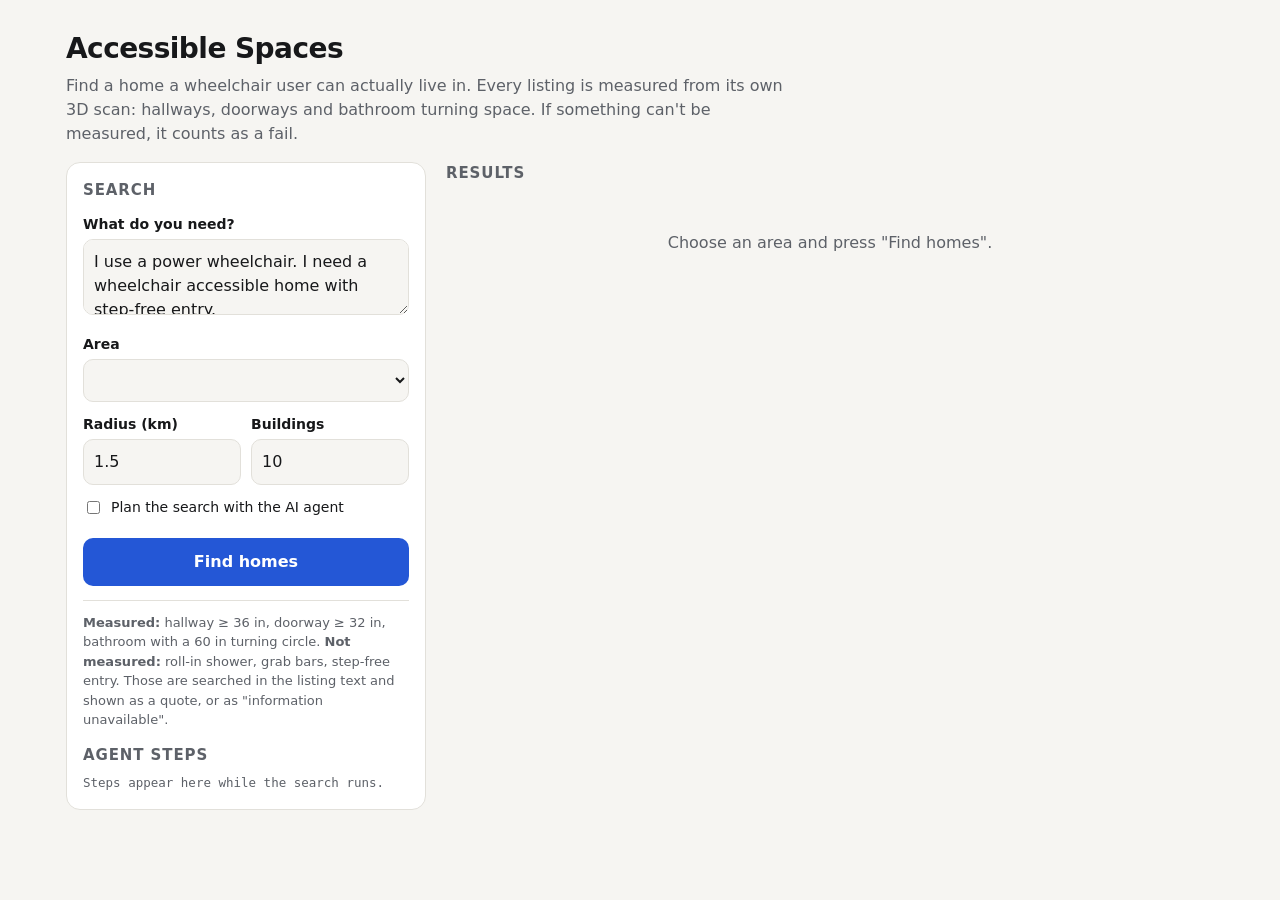
==== finder/static/index.html @ ae8a80cb "Finder: door evidence (floor plans, doorway photos from panoramas) and demo web page - finder/eviden" ====
<!doctype html>
<html lang="en">
<head>
<meta charset="utf-8">
<meta name="viewport" content="width=device-width, initial-scale=1">
<title>Accessible Spaces</title>
<style>
  :root {
    --bg: #f6f5f2; --panel: #ffffff; --fg: #17181a; --muted: #5d6168; --line: #e2e0da;
    --accent: #2457d6; --pass: #1f8a4c; --pass-bg: #e5f4ea; --fail: #c4372b; --fail-bg: #fbe9e7;
    --nodata: #9a5b00; --nodata-bg: #fdf1dc; --info: #4b5563; --info-bg: #eef0f3; --mono: ui-monospace, SFMono-Regular, Menlo, monospace;
  }
  @media (prefers-color-scheme: dark) { :root:not([data-theme="light"]) {
    --bg: #121315; --panel: #1b1d20; --fg: #eceef1; --muted: #9aa0a8; --line: #2c2f34;
    --accent: #7aa2ff; --pass: #4cc47e; --pass-bg: #163222; --fail: #ff7a6b; --fail-bg: #3a1c19;
    --nodata: #f0b453; --nodata-bg: #33270f; --info: #b6bcc5; --info-bg: #25282d; } }
  :root[data-theme="dark"] {
    --bg: #121315; --panel: #1b1d20; --fg: #eceef1; --muted: #9aa0a8; --line: #2c2f34;
    --accent: #7aa2ff; --pass: #4cc47e; --pass-bg: #163222; --fail: #ff7a6b; --fail-bg: #3a1c19;
    --nodata: #f0b453; --nodata-bg: #33270f; --info: #b6bcc5; --info-bg: #25282d; }
  * { box-sizing: border-box; }
  body { margin: 0; background: var(--bg); color: var(--fg); font: 16px/1.5 system-ui, -apple-system, "Segoe UI", sans-serif; }
  header { padding: 28px 16px 8px; max-width: 1180px; margin: 0 auto; }
  h1 { margin: 0; font-size: 28px; letter-spacing: -0.02em; }
  .tag { margin: 4px 0 0; color: var(--muted); max-width: 720px; }
  main { max-width: 1180px; margin: 0 auto; padding: 8px 16px 48px; display: grid; grid-template-columns: 360px 1fr; gap: 20px; align-items: start; }
  @media (max-width: 900px) { main { grid-template-columns: 1fr; } }
  .panel { background: var(--panel); border: 1px solid var(--line); border-radius: 14px; padding: 16px; }
  label { display: block; font-weight: 600; font-size: 14px; margin: 12px 0 4px; }
  textarea, select, input[type=number] { width: 100%; font: inherit; color: var(--fg); background: var(--bg); border: 1px solid var(--line); border-radius: 10px; padding: 10px; }
  textarea { min-height: 76px; resize: vertical; }
  .row2 { display: grid; grid-template-columns: 1fr 1fr; gap: 10px; }
  .check { display: flex; gap: 8px; align-items: center; font-weight: 500; margin-top: 12px; }
  button { font: inherit; font-weight: 600; border-radius: 10px; border: 0; padding: 12px 16px; cursor: pointer; }
  .primary { width: 100%; margin-top: 16px; background: var(--accent); color: #fff; }
  .primary:disabled { opacity: .6; cursor: wait; }
  .ghost { background: var(--info-bg); color: var(--fg); padding: 8px 12px; font-size: 14px; }
  .rule { font-size: 13px; color: var(--muted); margin-top: 14px; border-top: 1px solid var(--line); padding-top: 12px; }
  h2 { font-size: 15px; text-transform: uppercase; letter-spacing: .06em; color: var(--muted); margin: 0 0 10px; }
  #steps { font-family: var(--mono); font-size: 12.5px; max-height: 260px; overflow: auto; white-space: pre-wrap; margin: 0; color: var(--muted); }
  #steps .step { color: var(--fg); }
  #steps .warn { color: var(--nodata); }
  .status-line { display: flex; justify-content: space-between; align-items: baseline; gap: 8px; margin-bottom: 8px; }
  .summary { font-size: 18px; font-weight: 600; margin: 4px 0 14px; }
  .banner { background: var(--nodata-bg); color: var(--nodata); border-radius: 10px; padding: 8px 12px; font-size: 14px; margin-bottom: 12px; }
  .notes { background: var(--info-bg); border-radius: 10px; padding: 10px 12px; font-size: 14px; margin-bottom: 14px; }
  .cards { display: grid; gap: 12px; }
  .card { background: var(--panel); border: 1px solid var(--line); border-radius: 14px; padding: 14px 16px; }
  .card.ok { border-left: 6px solid var(--pass); }
  .card.bad { border-left: 6px solid var(--fail); }
  .card-top { display: flex; justify-content: space-between; gap: 12px; align-items: baseline; flex-wrap: wrap; }
  .name { font-weight: 700; font-size: 17px; }
  .meta { color: var(--muted); font-size: 13px; }
  .verdict { font-weight: 700; font-size: 14px; }
  .verdict.ok { color: var(--pass); } .verdict.bad { color: var(--fail); }
  .chips { display: flex; flex-wrap: wrap; gap: 6px; margin: 10px 0 4px; }
  .chip { font-size: 13px; border-radius: 999px; padding: 4px 10px; font-weight: 600; }
  .chip.pass { background: var(--pass-bg); color: var(--pass); }
  .chip.fail { background: var(--fail-bg); color: var(--fail); }
  .chip.nodata { background: var(--nodata-bg); color: var(--nodata); }
  .chip.info { background: var(--info-bg); color: var(--info); }
  .quote { font-size: 13px; color: var(--muted); margin: 4px 0 0; }
  .quote b { color: var(--fg); }
  .card-actions { margin-top: 10px; display: flex; gap: 8px; align-items: center; }
  .evidence { margin-top: 12px; border-top: 1px solid var(--line); padding-top: 12px; }
  .plans, .doors { display: grid; gap: 10px; }
  .plans { grid-template-columns: repeat(auto-fill, minmax(260px, 1fr)); }
  .doors { grid-template-columns: repeat(auto-fill, minmax(200px, 1fr)); margin-top: 10px; }
  figure { margin: 0; background: var(--bg); border-radius: 10px; overflow: hidden; border: 1px solid var(--line); }
  figure img { width: 100%; display: block; background: #fff; }
  figcaption { font-size: 12.5px; padding: 6px 8px; color: var(--muted); }
  .legend { font-size: 13px; color: var(--muted); display: flex; gap: 14px; flex-wrap: wrap; margin: 6px 0; }
  .dot { display: inline-block; width: 10px; height: 10px; border-radius: 50%; margin-right: 4px; vertical-align: -1px; }
  .empty { color: var(--muted); padding: 30px 0; text-align: center; }
  .spinner { display: inline-block; width: 12px; height: 12px; border: 2px solid var(--line); border-top-color: var(--accent); border-radius: 50%; animation: spin 0.8s linear infinite; vertical-align: -1px; }
  @keyframes spin { to { transform: rotate(360deg); } }
  .sr { position: absolute; left: -9999px; }
</style>
</head>
<body>
<header>
  <h1>Accessible Spaces</h1>
  <p class="tag">Find a home a wheelchair user can actually live in. Every listing is measured from its own
    3D scan: hallways, doorways and bathroom turning space. If something can't be measured, it counts as a fail.</p>
</header>
<main>
  <section class="panel" aria-labelledby="search-h">
    <h2 id="search-h">Search</h2>
    <form id="form">
      <label for="request">What do you need?</label>
      <textarea id="request">I use a power wheelchair. I need a wheelchair accessible home with step-free entry.</textarea>
      <label for="area">Area</label>
      <select id="area"></select>
      <div class="row2">
        <div><label for="radius">Radius (km)</label><input id="radius" type="number" min="0.5" max="5" step="0.5" value="1.5"></div>
        <div><label for="limit">Buildings</label><input id="limit" type="number" min="5" max="20" step="1" value="10"></div>
      </div>
      <label class="check"><input type="checkbox" id="llm"> <span>Plan the search with the AI agent <span class="meta" id="model"></span></span></label>
      <button class="primary" id="go" type="submit">Find homes</button>
    </form>
    <p class="rule"><b>Measured:</b> hallway &ge; 36 in, doorway &ge; 32 in, bathroom with a 60 in turning circle.
      <b>Not measured:</b> roll-in shower, grab bars, step-free entry. Those are searched in the listing text and
      shown as a quote, or as "information unavailable".</p>
    <div style="margin-top:14px">
      <div class="status-line"><h2 style="margin:0">Agent steps</h2><span class="meta" id="elapsed"></span></div>
      <pre id="steps" aria-live="polite">Steps appear here while the search runs.</pre>
    </div>
  </section>
  <section aria-labelledby="results-h">
    <h2 id="results-h">Results</h2>
    <div id="results"><p class="empty">Choose an area and press "Find homes".</p></div>
  </section>
</main>
<script>
const $ = (id) => document.getElementById(id);
const esc = (s) => String(s ?? "").replace(/[&<>"']/g, (c) => ({ "&": "&amp;", "<": "&lt;", ">": "&gt;", '"': "&quot;", "'": "&#39;" }[c]));
const CHECK_NAMES = { hallway: "Hallway", door: "Doorways", turning: "Bathroom turning space" };
let presets = [];

async function init() {
  const cfg = await (await fetch("/api/config")).json();
  presets = cfg.presets;
  $("area").innerHTML = presets.map((p, i) => `<option value="${i}">${esc(p.name)}</option>`).join("");
  $("llm").checked = cfg.llm_default;
  $("model").textContent = `(${cfg.model}, runs on this laptop)`;
}

function chip(c) {
  const name = CHECK_NAMES[c.check] || c.check;
  if (c.reason === "no data") return `<span class="chip nodata" title="${esc(c.note)}">${name}: no data = fail</span>`;
  if (c.reason === "bad measurement") return `<span class="chip nodata" title="${esc(c.note)}">${name}: unreliable (${c.value} in) = fail</span>`;
  const sym = c.status === "pass" ? "&#10003;" : "&#10007;";
  const cmp = c.status === "pass" ? "&ge;" : "&lt;";
  return `<span class="chip ${c.status}" title="${esc(c.note)}">${sym} ${name}: ${c.value} in (${cmp} ${c.threshold})</span>`;
}

function extraHtml(extra) {
  return Object.entries(extra || {}).map(([need, r]) => {
    if (r.status === "listing says" && r.evidence && r.evidence.length) {
      const e = r.evidence[0];
      return `<p class="quote"><span class="chip info">${esc(need)}: listing says</span> <b>"${esc(e.phrase)}"</b> &hellip;${esc(e.context)}&hellip;</p>`;
    }
    return `<p class="quote"><span class="chip info">${esc(need)}: information unavailable</span></p>`;
  }).join("");
}

function card(b) {
  const fails = b.checks.filter((c) => c.status === "fail").length;
  const ok = b.passes;
  const units = b.units.length > 1 ? ` &middot; ${b.units.length} scanned units` : "";
  const verdict = b.error ? "Could not load" : ok ? "Passes every measured check" : `Fails ${fails} of ${b.checks.length} checks`;
  return `<article class="card ${ok ? "ok" : "bad"}" id="card-${esc(b.sid)}">
    <div class="card-top"><div><span class="meta">${esc(b.label)}</span> <span class="name">${esc(b.name)}</span>
      <div class="meta">${b.dist_km.toFixed(2)} km away${units}</div></div>
      <span class="verdict ${ok ? "ok" : "bad"}">${verdict}</span></div>
    ${b.error ? `<p class="quote">${esc(b.error)}</p>` : `<div class="chips">${b.checks.map(chip).join("")}</div>`}
    ${extraHtml(b.extra)}
    <div class="card-actions"><button class="ghost" data-sid="${esc(b.recommended_unit || b.sid)}">See the evidence</button>
      ${b.recommended_unit && b.recommended_unit !== b.sid ? `<span class="meta">Best unit to visit: ${esc(b.units.find((u) => u.sid === b.recommended_unit)?.name || "")}</span>` : ""}</div>
    <div class="evidence" hidden></div>
  </article>`;
}

async function showEvidence(btn) {
  const box = btn.closest(".card").querySelector(".evidence");
  if (!box.hidden && box.dataset.loaded) { box.hidden = true; btn.textContent = "See the evidence"; return; }
  box.hidden = false; btn.textContent = "Hide the evidence";
  if (box.dataset.loaded) return;
  box.innerHTML = `<p class="meta"><span class="spinner"></span> Reading the 3D scan: floor plans and doorway photos&hellip;</p>`;
  const sid = btn.dataset.sid;
  const r = await fetch(`/api/evidence/${sid}`);
  const ev = await r.json();
  if (!r.ok) { box.innerHTML = `<p class="banner">Evidence unavailable: ${esc(ev.error)}</p>`; return; }
  const doors = ev.doors.filter((d) => d.photo);
  const n = (s) => ev.doors.filter((d) => d.status === s).length;
  box.innerHTML = `
    <div class="legend"><span><i class="dot" style="background:var(--pass)"></i>doorway &ge; 32 in (${n("pass")})</span>
      <span><i class="dot" style="background:var(--fail)"></i>too narrow (${n("fail")})</span>
      <span><i class="dot" style="background:#999"></i>unreliable measurement (${n("bad measurement")})</span></div>
    <div class="plans">${ev.plans.map((p) => `<figure><img src="/evidence/${sid}/${p.image}" alt="Floor plan of ${esc(p.floor)} with doorways marked"><figcaption>${esc(p.floor)} floor plan from the scan</figcaption></figure>`).join("")}</div>
    ${doors.length ? `<div class="doors">${doors.map((d) => `<figure><img loading="lazy" src="/evidence/${sid}/${d.photo}" alt="Doorway ${d.width_in} inches wide">
        <figcaption><b>${d.width_in} in</b> doorway, ${esc(d.floor_label)} &middot; seen from scan spot ${esc(d.photo_from.pano_label)}, ${d.photo_from.distance_m} m away</figcaption></figure>`).join("")}</div>` : `<p class="meta">No failing doorways to photograph.</p>`}
    <p class="meta" style="margin-top:8px">${esc(ev.note)}</p>`;
  box.dataset.loaded = "1";
}

function renderSteps(log) {
  $("steps").innerHTML = log.map((l) => {
    const cls = /^\[step|^Agent:|candidates within/.test(l) ? "step" : /unavailable|stopped|ERROR|failed/i.test(l) ? "warn" : "";
    return `<span class="${cls}">${esc(l)}</span>`;
  }).join("\n");
  $("steps").scrollTop = $("steps").scrollHeight;
}

function renderResult(t) {
  const ranked = t.ranked || [];
  const npass = ranked.filter((b) => b.passes).length;
  const banner = t.outcome === "fallback" ? `<p class="banner">${esc(t.reason)}: showing measurement-based results.</p>` : "";
  const notes = t.notes && !t.notes_withheld ? `<div class="notes"><b>Agent notes</b> (not a verdict): ${esc(t.notes)}</div>` : "";
  $("results").innerHTML = `${banner}<p class="summary">${npass} of ${ranked.length} buildings pass every measured check.</p>${notes}
    <div class="cards">${ranked.map(card).join("")}</div>`;
}

$("form").onsubmit = async (e) => {
  e.preventDefault();
  const p = presets[$("area").value];
  $("go").disabled = true; $("go").textContent = "Searching...";
  $("results").innerHTML = `<p class="empty"><span class="spinner"></span> Measuring listings&hellip;</p>`;
  $("steps").textContent = "";
  try {
    const r = await fetch("/api/search", { method: "POST", headers: { "Content-Type": "application/json" },
      body: JSON.stringify({ request: $("request").value, lat: p.lat, lon: p.lon, radius_km: +$("radius").value, limit: +$("limit").value, use_llm: $("llm").checked }) });
    const { job, error } = await r.json();
    if (!job) throw new Error(error);
    for (;;) {
      await new Promise((res) => setTimeout(res, 700));
      const s = await (await fetch(`/api/job/${job}`)).json();
      renderSteps(s.log); $("elapsed").textContent = `${s.elapsed_s}s`;
      if (s.status === "done") { renderResult(s.result); break; }
      if (s.status === "error") { $("results").innerHTML = `<p class="banner">Search failed: ${esc(s.error)}</p>`; break; }
    }
  } catch (err) {
    $("results").innerHTML = `<p class="banner">Search failed: ${esc(err.message)}</p>`;
  } finally {
    $("go").disabled = false; $("go").textContent = "Find homes";
  }
};
$("results").addEventListener("click", (e) => { const b = e.target.closest("button[data-sid]"); if (b) showEvidence(b); });
init();
</script>
</body>
</html>
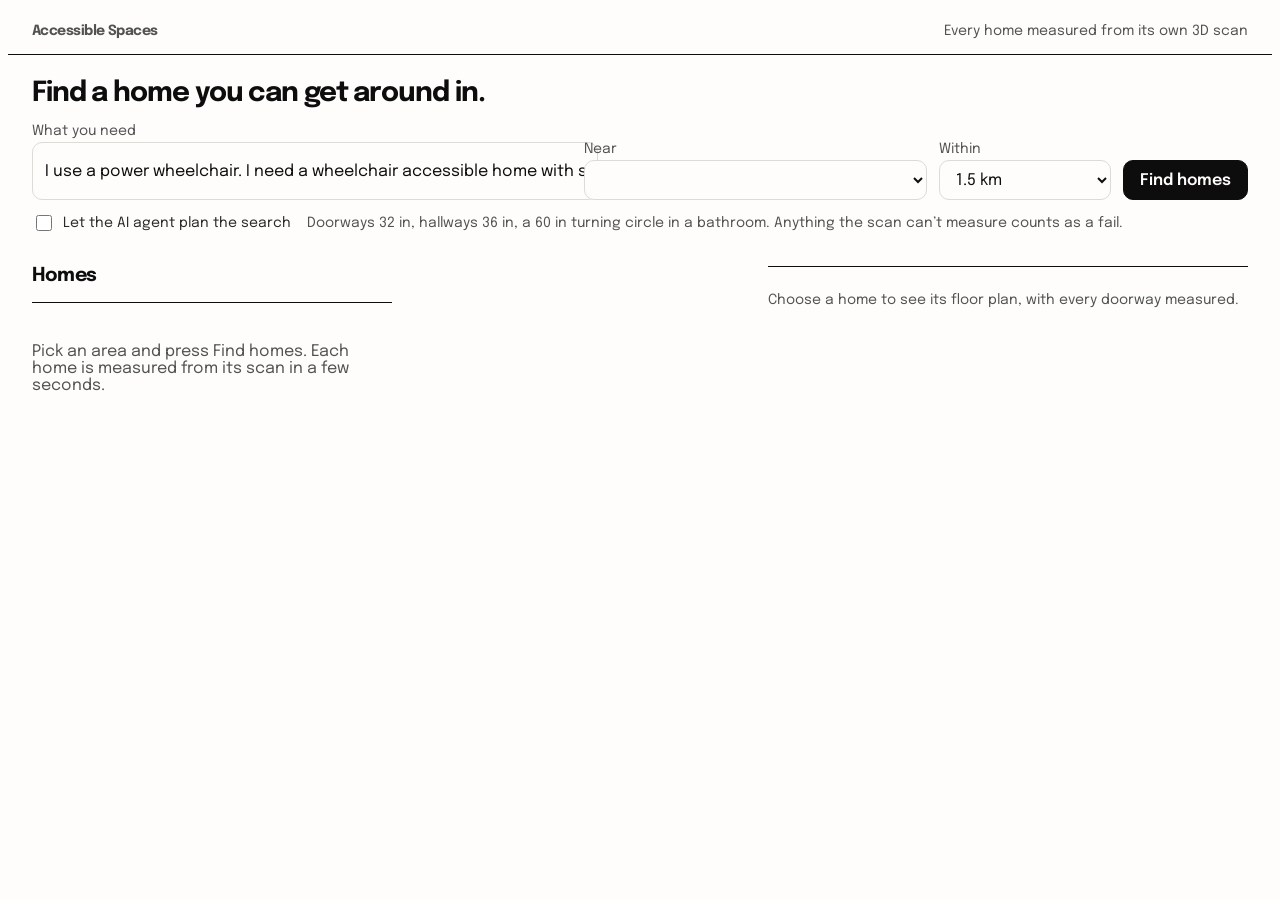
==== commit 10764087: "Finder page redesign (Hallmark, Ink theme): ruled listing table, plain-language agent steps, floor p" ====
--- a/finder/static/index.html
+++ b/finder/static/index.html
@@ -4,228 +4,343 @@
 <meta charset="utf-8">
 <meta name="viewport" content="width=device-width, initial-scale=1">
 <title>Accessible Spaces</title>
+<meta name="description" content="Find a home a wheelchair user can get around in: every listing measured from its own 3D scan.">
+<link rel="preconnect" href="https://fonts.googleapis.com">
+<link rel="preconnect" href="https://fonts.gstatic.com" crossorigin>
+<link href="https://fonts.googleapis.com/css2?family=Epilogue:wght@400;600;700&family=IBM+Plex+Mono:wght@400;500&display=swap" rel="stylesheet">
 <style>
-  :root {
-    --bg: #f6f5f2; --panel: #ffffff; --fg: #17181a; --muted: #5d6168; --line: #e2e0da;
-    --accent: #2457d6; --pass: #1f8a4c; --pass-bg: #e5f4ea; --fail: #c4372b; --fail-bg: #fbe9e7;
-    --nodata: #9a5b00; --nodata-bg: #fdf1dc; --info: #4b5563; --info-bg: #eef0f3; --mono: ui-monospace, SFMono-Regular, Menlo, monospace;
-  }
-  @media (prefers-color-scheme: dark) { :root:not([data-theme="light"]) {
-    --bg: #121315; --panel: #1b1d20; --fg: #eceef1; --muted: #9aa0a8; --line: #2c2f34;
-    --accent: #7aa2ff; --pass: #4cc47e; --pass-bg: #163222; --fail: #ff7a6b; --fail-bg: #3a1c19;
-    --nodata: #f0b453; --nodata-bg: #33270f; --info: #b6bcc5; --info-bg: #25282d; } }
-  :root[data-theme="dark"] {
-    --bg: #121315; --panel: #1b1d20; --fg: #eceef1; --muted: #9aa0a8; --line: #2c2f34;
-    --accent: #7aa2ff; --pass: #4cc47e; --pass-bg: #163222; --fail: #ff7a6b; --fail-bg: #3a1c19;
-    --nodata: #f0b453; --nodata-bg: #33270f; --info: #b6bcc5; --info-bg: #25282d; }
-  * { box-sizing: border-box; }
-  body { margin: 0; background: var(--bg); color: var(--fg); font: 16px/1.5 system-ui, -apple-system, "Segoe UI", sans-serif; }
-  header { padding: 28px 16px 8px; max-width: 1180px; margin: 0 auto; }
-  h1 { margin: 0; font-size: 28px; letter-spacing: -0.02em; }
-  .tag { margin: 4px 0 0; color: var(--muted); max-width: 720px; }
-  main { max-width: 1180px; margin: 0 auto; padding: 8px 16px 48px; display: grid; grid-template-columns: 360px 1fr; gap: 20px; align-items: start; }
-  @media (max-width: 900px) { main { grid-template-columns: 1fr; } }
-  .panel { background: var(--panel); border: 1px solid var(--line); border-radius: 14px; padding: 16px; }
-  label { display: block; font-weight: 600; font-size: 14px; margin: 12px 0 4px; }
-  textarea, select, input[type=number] { width: 100%; font: inherit; color: var(--fg); background: var(--bg); border: 1px solid var(--line); border-radius: 10px; padding: 10px; }
-  textarea { min-height: 76px; resize: vertical; }
-  .row2 { display: grid; grid-template-columns: 1fr 1fr; gap: 10px; }
-  .check { display: flex; gap: 8px; align-items: center; font-weight: 500; margin-top: 12px; }
-  button { font: inherit; font-weight: 600; border-radius: 10px; border: 0; padding: 12px 16px; cursor: pointer; }
-  .primary { width: 100%; margin-top: 16px; background: var(--accent); color: #fff; }
-  .primary:disabled { opacity: .6; cursor: wait; }
-  .ghost { background: var(--info-bg); color: var(--fg); padding: 8px 12px; font-size: 14px; }
-  .rule { font-size: 13px; color: var(--muted); margin-top: 14px; border-top: 1px solid var(--line); padding-top: 12px; }
-  h2 { font-size: 15px; text-transform: uppercase; letter-spacing: .06em; color: var(--muted); margin: 0 0 10px; }
-  #steps { font-family: var(--mono); font-size: 12.5px; max-height: 260px; overflow: auto; white-space: pre-wrap; margin: 0; color: var(--muted); }
-  #steps .step { color: var(--fg); }
-  #steps .warn { color: var(--nodata); }
-  .status-line { display: flex; justify-content: space-between; align-items: baseline; gap: 8px; margin-bottom: 8px; }
-  .summary { font-size: 18px; font-weight: 600; margin: 4px 0 14px; }
-  .banner { background: var(--nodata-bg); color: var(--nodata); border-radius: 10px; padding: 8px 12px; font-size: 14px; margin-bottom: 12px; }
-  .notes { background: var(--info-bg); border-radius: 10px; padding: 10px 12px; font-size: 14px; margin-bottom: 14px; }
-  .cards { display: grid; gap: 12px; }
-  .card { background: var(--panel); border: 1px solid var(--line); border-radius: 14px; padding: 14px 16px; }
-  .card.ok { border-left: 6px solid var(--pass); }
-  .card.bad { border-left: 6px solid var(--fail); }
-  .card-top { display: flex; justify-content: space-between; gap: 12px; align-items: baseline; flex-wrap: wrap; }
-  .name { font-weight: 700; font-size: 17px; }
-  .meta { color: var(--muted); font-size: 13px; }
-  .verdict { font-weight: 700; font-size: 14px; }
-  .verdict.ok { color: var(--pass); } .verdict.bad { color: var(--fail); }
-  .chips { display: flex; flex-wrap: wrap; gap: 6px; margin: 10px 0 4px; }
-  .chip { font-size: 13px; border-radius: 999px; padding: 4px 10px; font-weight: 600; }
-  .chip.pass { background: var(--pass-bg); color: var(--pass); }
-  .chip.fail { background: var(--fail-bg); color: var(--fail); }
-  .chip.nodata { background: var(--nodata-bg); color: var(--nodata); }
-  .chip.info { background: var(--info-bg); color: var(--info); }
-  .quote { font-size: 13px; color: var(--muted); margin: 4px 0 0; }
-  .quote b { color: var(--fg); }
-  .card-actions { margin-top: 10px; display: flex; gap: 8px; align-items: center; }
-  .evidence { margin-top: 12px; border-top: 1px solid var(--line); padding-top: 12px; }
-  .plans, .doors { display: grid; gap: 10px; }
-  .plans { grid-template-columns: repeat(auto-fill, minmax(260px, 1fr)); }
-  .doors { grid-template-columns: repeat(auto-fill, minmax(200px, 1fr)); margin-top: 10px; }
-  figure { margin: 0; background: var(--bg); border-radius: 10px; overflow: hidden; border: 1px solid var(--line); }
-  figure img { width: 100%; display: block; background: #fff; }
-  figcaption { font-size: 12.5px; padding: 6px 8px; color: var(--muted); }
-  .legend { font-size: 13px; color: var(--muted); display: flex; gap: 14px; flex-wrap: wrap; margin: 6px 0; }
-  .dot { display: inline-block; width: 10px; height: 10px; border-radius: 50%; margin-right: 4px; vertical-align: -1px; }
-  .empty { color: var(--muted); padding: 30px 0; text-align: center; }
-  .spinner { display: inline-block; width: 12px; height: 12px; border: 2px solid var(--line); border-top-color: var(--accent); border-radius: 50%; animation: spin 0.8s linear infinite; vertical-align: -1px; }
-  @keyframes spin { to { transform: rotate(360deg); } }
-  .sr { position: absolute; left: -9999px; }
+/* Hallmark · shape: app screen · genre: editorial · theme: Ink (deal 3/3, seed accessible-housing-finder-wheelchair-9b34·568eebef·2026-11-15·r0)
+ * nav: top bar with the search as one sentence · signature: the floor plan drawn from the scan, every doorway gap labelled with its width · states: idle, loading, empty, error, full · ink: paper
+ * axes: light/grotesk-sans/chromatic-teal · posture: restrained · contrast: pass · v2.0.0 */
+/* Hallmark · pre-emit critique: P4 H4 E4 S4 R3 V4 · weakest: R, the listing rows are dense; figures share one mono column so they scan as a table */
+/* waive 22 · ink and greys at zero chroma · a notice board is printed in plain black */
+@import url("./tokens.css");
+@import url("./base.css");
+
+:root {
+  --plan-wall: var(--color-ink);
+  --col-detail: 30rem;
+}
+
+body { background: var(--color-paper); color: var(--color-ink-2); font-family: var(--font-body); }
+.wrap { max-width: 84rem; margin: 0 auto; padding: 0 var(--space-lg); }
+
+/* Top bar */
+.bar { border-bottom: var(--rule-hair) solid var(--color-ink); }
+.bar .wrap { display: flex; align-items: baseline; justify-content: space-between; gap: var(--space-md); padding-block: var(--space-md); }
+.word { font-family: var(--font-display); font-weight: 700; letter-spacing: var(--tracking-display); color: var(--color-ink); font-size: var(--text-lg); margin: 0; }
+.bar p { margin: 0; color: var(--color-muted); font-size: var(--text-sm); }
+
+/* The search, as one sentence */
+.ask { padding-block: var(--space-lg) var(--space-md); }
+.ask h1 { font-family: var(--font-display); font-weight: 700; letter-spacing: var(--tracking-display); color: var(--color-ink); font-size: var(--text-2xl); line-height: 1.05; margin: 0 0 var(--space-md); max-width: 30ch; overflow-wrap: break-word; min-width: 0; }
+.form { display: grid; grid-template-columns: minmax(0, 2.2fr) minmax(0, 1.4fr) minmax(0, 0.7fr) auto; gap: var(--space-sm); align-items: end; }
+.field label { display: block; font-size: var(--text-sm); color: var(--color-muted); margin-bottom: var(--space-2xs); }
+.field input, .field select { width: 100%; min-height: 2.5rem; font: inherit; color: var(--color-ink); background: var(--color-paper); border: var(--rule-hair) solid var(--color-rule); border-radius: 10px; padding: var(--space-xs) var(--space-sm); }
+.field input:hover, .field select:hover { border-color: var(--color-muted); }
+.field input:focus-visible, .field select:focus-visible { outline: 2px solid var(--color-focus); outline-offset: 1px; }
+.opts { display: flex; align-items: center; gap: var(--space-md); margin-top: var(--space-sm); font-size: var(--text-sm); color: var(--color-muted); flex-wrap: wrap; }
+.opts label { display: inline-flex; gap: var(--space-xs); align-items: center; cursor: pointer; color: var(--color-ink-2); }
+.opts input { accent-color: var(--color-ink); width: 1rem; height: 1rem; }
+.opts input:focus-visible { outline: 2px solid var(--color-focus); outline-offset: 2px; }
+.btn { min-height: 2.5rem; border: var(--rule-hair) solid var(--color-rule); border-radius: 10px; padding: var(--space-xs) var(--space-md); font: inherit; font-weight: 600; background: var(--color-paper-2); color: var(--color-ink); cursor: pointer; transition: background-color var(--dur-micro), border-color var(--dur-micro); }
+.btn:hover { border-color: var(--color-muted); }
+.btn:active { transform: translateY(1px); }
+.btn:focus-visible { outline: 2px solid var(--color-focus); outline-offset: 2px; }
+.btn:disabled, .btn--primary:disabled { background: var(--color-paper-3); border-color: var(--color-rule); color: var(--color-muted); cursor: progress; }
+.btn--primary { background: var(--color-ink); border-color: var(--color-ink); color: var(--color-paper); }
+.btn--primary:hover { background: var(--color-ink-2); }
+
+/* Layout */
+.work { display: grid; grid-template-columns: minmax(0, 1fr) minmax(0, var(--col-detail)); gap: var(--space-xl); padding-block: var(--space-md) var(--space-2xl); align-items: start; }
+@media (max-width: 64rem) { .work { grid-template-columns: minmax(0, 1fr); } .form { grid-template-columns: minmax(0, 1fr) minmax(0, 1fr); } }
+@media (max-width: 36rem) { .form { grid-template-columns: minmax(0, 1fr); } .wrap { padding: 0 var(--space-md); } }
+
+/* What it did */
+.log { margin: var(--space-xs) 0 var(--space-lg); padding: 0; list-style: none; font-size: var(--text-sm); }
+.log li { display: grid; grid-template-columns: 1.5rem minmax(0, 1fr); gap: var(--space-xs); padding: var(--space-2xs) 0; color: var(--color-muted); }
+.log li.now { color: var(--color-ink); font-weight: 600; }
+.log li.warn { color: var(--color-ink-2); }
+.log .n { font-family: var(--font-outlier); color: var(--color-muted); }
+.log-head { display: flex; justify-content: space-between; align-items: baseline; gap: var(--space-sm); }
+.log-head h2, .list-head h2, .detail h2, .detail h3 { font-family: var(--font-display); font-weight: 700; color: var(--color-ink); letter-spacing: -0.02em; margin: 0; }
+.log-head h2, .list-head h2 { font-size: var(--text-lg); }
+.muted { color: var(--color-muted); font-size: var(--text-sm); }
+
+/* Result list */
+.list-head { display: flex; justify-content: space-between; align-items: baseline; gap: var(--space-md); margin-bottom: var(--space-xs); flex-wrap: wrap; }
+.count { font-family: var(--font-display); font-weight: 700; letter-spacing: var(--tracking-display); color: var(--color-ink); font-size: var(--text-xl); }
+.notes { background: var(--color-paper-2); border: var(--rule-hair) solid var(--color-rule); border-radius: var(--radius-card); padding: var(--space-sm) var(--space-md); font-size: var(--text-sm); margin: 0 0 var(--space-md); }
+.table { width: 100%; border-collapse: collapse; border-top: var(--rule-hair) solid var(--color-ink); }
+.table th { text-align: left; font-weight: 400; font-size: var(--text-sm); color: var(--color-muted); padding: var(--space-xs); border-bottom: var(--rule-hair) solid var(--color-rule); }
+.table td { padding: var(--space-sm) var(--space-xs); border-bottom: var(--rule-hair) solid var(--color-rule); vertical-align: middle; }
+.table tbody tr { cursor: pointer; transition: background-color var(--dur-micro); }
+.table tbody tr:hover { background: var(--color-paper-2); }
+.table tbody tr[aria-selected="true"] { background: var(--color-paper-2); box-shadow: inset 3px 0 0 var(--color-ink); }
+.table tbody tr:focus-visible { outline: 2px solid var(--color-focus); outline-offset: -2px; }
+.thumb { width: 4.5rem; height: 3.25rem; object-fit: cover; border-radius: 8px; outline: var(--rule-hair) solid var(--color-rule); outline-offset: -1px; background: var(--color-paper-3); display: block; filter: saturate(0.65); }
+.name { color: var(--color-ink); font-weight: 600; display: block; }
+.addr { color: var(--color-muted); font-size: var(--text-sm); }
+.fig { font-family: var(--font-outlier); font-size: var(--text-sm); color: var(--color-ink); white-space: nowrap; font-variant-numeric: tabular-nums; }
+.fig.miss { display: inline-block; padding: 0 var(--space-xs); border-radius: var(--radius-pill); box-shadow: inset 0 0 0 var(--rule-hair) var(--color-muted); }
+.fig.none { color: var(--color-muted); font-family: var(--font-body); }
+.tag { display: inline-flex; padding: var(--space-2xs) var(--space-sm); border-radius: var(--radius-pill); font-size: var(--text-xs); font-weight: 600; white-space: nowrap; }
+.tag--in { background: var(--color-accent-soft); color: var(--color-accent-soft-ink); }
+.tag--out { box-shadow: inset 0 0 0 var(--rule-hair) var(--color-rule); color: var(--color-muted); }
+.said { font-size: var(--text-xs); color: var(--color-muted); display: block; margin-top: var(--space-2xs); }
+@media (max-width: 48rem) { .table .c-thumb, .table .c-hall, .table .c-turn { display: none; } }
+
+/* Skeleton and empty states */
+.skel td div { height: 0.8rem; border-radius: 4px; background: var(--color-paper-3); }
+.skel td .tall { height: 3.25rem; width: 4.5rem; border-radius: 8px; }
+.empty { border-top: var(--rule-hair) solid var(--color-ink); padding: var(--space-xl) 0; color: var(--color-muted); max-width: 40ch; }
+.error { border-top: var(--rule-hair) solid var(--color-ink); padding: var(--space-md) 0; color: var(--color-ink); }
+
+/* Detail: the signature */
+.detail { position: sticky; top: var(--space-md); border-top: var(--rule-hair) solid var(--color-ink); padding-top: var(--space-sm); }
+.detail h2 { font-size: var(--text-xl); line-height: 1.05; overflow-wrap: break-word; min-width: 0; }
+.detail h3 { font-size: var(--text-md); margin: var(--space-lg) 0 var(--space-xs); }
+.facts { margin: var(--space-md) 0 0; padding: 0; list-style: none; border-top: var(--rule-hair) solid var(--color-rule); }
+.facts li { display: grid; grid-template-columns: minmax(0, 1fr) auto; gap: var(--space-sm); padding: var(--space-xs) 0; border-bottom: var(--rule-hair) solid var(--color-rule); font-size: var(--text-sm); }
+.facts .why { grid-column: 1 / -1; color: var(--color-muted); font-size: var(--text-xs); margin-top: calc(-1 * var(--space-2xs)); }
+.plan { margin: 0; background: var(--color-paper-2); border: var(--rule-hair) solid var(--color-rule); border-radius: var(--radius-card); padding: var(--space-sm); }
+.plan svg { width: 100%; height: auto; display: block; }
+.plan .wall { stroke: var(--plan-wall); stroke-linecap: square; fill: none; }
+.plan .gap { stroke: var(--color-paper-2); stroke-linecap: butt; }
+.plan .lbl rect { fill: var(--color-paper); stroke: var(--color-muted); }
+.plan .lbl.in rect { fill: var(--color-accent-soft); stroke: none; }
+.plan .lbl text { font-family: var(--font-outlier); fill: var(--color-ink); text-anchor: middle; dominant-baseline: central; }
+.plan .lbl.in text { fill: var(--color-accent-soft-ink); }
+.plan a:focus-visible rect { stroke: var(--color-focus); stroke-width: 0.06; }
+.shots figcaption { font-size: var(--text-xs); color: var(--color-muted); margin-top: var(--space-xs); }
+.floor-name { font-size: var(--text-sm); color: var(--color-ink-2); margin: var(--space-sm) 0 var(--space-2xs); }
+.shots { display: grid; grid-template-columns: repeat(2, minmax(0, 1fr)); gap: var(--space-sm); }
+.shots figure { margin: 0; }
+.shots img { width: 100%; aspect-ratio: 1; object-fit: cover; border-radius: var(--radius-card); outline: var(--rule-hair) solid var(--color-rule); outline-offset: -1px; display: block; filter: saturate(0.8); }
+.shots figure:target img { outline: 2px solid var(--color-ink); }
+.quote { margin: 0 0 var(--space-xs); font-size: var(--text-sm); }
+.quote q { color: var(--color-ink); }
+.loading-line { color: var(--color-muted); font-size: var(--text-sm); padding: var(--space-md) 0; }
+
+@media (prefers-reduced-motion: reduce) { *, *::before, *::after { transition-duration: 0.01ms !important; } }
 </style>
 </head>
 <body>
-<header>
-  <h1>Accessible Spaces</h1>
-  <p class="tag">Find a home a wheelchair user can actually live in. Every listing is measured from its own
-    3D scan: hallways, doorways and bathroom turning space. If something can't be measured, it counts as a fail.</p>
+<header class="bar">
+  <div class="wrap">
+    <p class="word">Accessible Spaces</p>
+    <p>Every home measured from its own 3D scan</p>
+  </div>
 </header>
-<main>
-  <section class="panel" aria-labelledby="search-h">
-    <h2 id="search-h">Search</h2>
-    <form id="form">
-      <label for="request">What do you need?</label>
-      <textarea id="request">I use a power wheelchair. I need a wheelchair accessible home with step-free entry.</textarea>
-      <label for="area">Area</label>
-      <select id="area"></select>
-      <div class="row2">
-        <div><label for="radius">Radius (km)</label><input id="radius" type="number" min="0.5" max="5" step="0.5" value="1.5"></div>
-        <div><label for="limit">Buildings</label><input id="limit" type="number" min="5" max="20" step="1" value="10"></div>
-      </div>
-      <label class="check"><input type="checkbox" id="llm"> <span>Plan the search with the AI agent <span class="meta" id="model"></span></span></label>
-      <button class="primary" id="go" type="submit">Find homes</button>
-    </form>
-    <p class="rule"><b>Measured:</b> hallway &ge; 36 in, doorway &ge; 32 in, bathroom with a 60 in turning circle.
-      <b>Not measured:</b> roll-in shower, grab bars, step-free entry. Those are searched in the listing text and
-      shown as a quote, or as "information unavailable".</p>
-    <div style="margin-top:14px">
-      <div class="status-line"><h2 style="margin:0">Agent steps</h2><span class="meta" id="elapsed"></span></div>
-      <pre id="steps" aria-live="polite">Steps appear here while the search runs.</pre>
+
+<section class="ask wrap" aria-labelledby="ask-h">
+  <h1 id="ask-h">Find a home you can get around in.</h1>
+  <form id="form" class="form">
+    <div class="field"><label for="request">What you need</label>
+      <input id="request" value="I use a power wheelchair. I need a wheelchair accessible home with step-free entry."></div>
+    <div class="field"><label for="area">Near</label><select id="area"></select></div>
+    <div class="field"><label for="radius">Within</label>
+      <select id="radius"><option value="1">1 km</option><option value="1.5" selected>1.5 km</option><option value="3">3 km</option><option value="5">5 km</option></select></div>
+    <button class="btn btn--primary" id="go" type="submit">Find homes</button>
+  </form>
+  <div class="opts">
+    <label><input type="checkbox" id="llm"> Let the AI agent plan the search</label>
+    <span>Doorways 32 in, hallways 36 in, a 60 in turning circle in a bathroom. Anything the scan can’t measure counts as a fail.</span>
+  </div>
+</section>
+
+<main class="work wrap">
+  <section aria-labelledby="list-h">
+    <div id="logbox" hidden>
+      <div class="log-head"><h2>What it did</h2><span class="muted" id="elapsed"></span></div>
+      <ol class="log" id="log" aria-live="polite"></ol>
     </div>
+    <div class="list-head"><h2 id="list-h">Homes</h2><span id="summary" class="muted"></span></div>
+    <div id="notes"></div>
+    <div id="list"><p class="empty">Pick an area and press Find homes. Each home is measured from its scan in a few seconds.</p></div>
   </section>
-  <section aria-labelledby="results-h">
-    <h2 id="results-h">Results</h2>
-    <div id="results"><p class="empty">Choose an area and press "Find homes".</p></div>
-  </section>
+  <aside class="detail" id="detail" aria-live="polite">
+    <p class="muted">Choose a home to see its floor plan, with every doorway measured.</p>
+  </aside>
 </main>
+
 <script>
 const $ = (id) => document.getElementById(id);
 const esc = (s) => String(s ?? "").replace(/[&<>"']/g, (c) => ({ "&": "&amp;", "<": "&lt;", ">": "&gt;", '"': "&quot;", "'": "&#39;" }[c]));
-const CHECK_NAMES = { hallway: "Hallway", door: "Doorways", turning: "Bathroom turning space" };
-let presets = [];
+const NAMES = { hallway: "Hallway", door: "Narrowest doorway", turning: "Bathroom turning space" };
+let presets = [], rows = [];
 
 async function init() {
   const cfg = await (await fetch("/api/config")).json();
   presets = cfg.presets;
   $("area").innerHTML = presets.map((p, i) => `<option value="${i}">${esc(p.name)}</option>`).join("");
   $("llm").checked = cfg.llm_default;
-  $("model").textContent = `(${cfg.model}, runs on this laptop)`;
-}
-
-function chip(c) {
-  const name = CHECK_NAMES[c.check] || c.check;
-  if (c.reason === "no data") return `<span class="chip nodata" title="${esc(c.note)}">${name}: no data = fail</span>`;
-  if (c.reason === "bad measurement") return `<span class="chip nodata" title="${esc(c.note)}">${name}: unreliable (${c.value} in) = fail</span>`;
-  const sym = c.status === "pass" ? "&#10003;" : "&#10007;";
-  const cmp = c.status === "pass" ? "&ge;" : "&lt;";
-  return `<span class="chip ${c.status}" title="${esc(c.note)}">${sym} ${name}: ${c.value} in (${cmp} ${c.threshold})</span>`;
-}
-
-function extraHtml(extra) {
-  return Object.entries(extra || {}).map(([need, r]) => {
-    if (r.status === "listing says" && r.evidence && r.evidence.length) {
-      const e = r.evidence[0];
-      return `<p class="quote"><span class="chip info">${esc(need)}: listing says</span> <b>"${esc(e.phrase)}"</b> &hellip;${esc(e.context)}&hellip;</p>`;
+  const q = new URLSearchParams(location.search);  // a search lives in the URL: ?area=3&radius=1.5&agent=0&need=...
+  if (q.has("area")) $("area").value = q.get("area");
+  if (q.has("radius")) $("radius").value = q.get("radius");
+  if (q.has("need")) $("request").value = q.get("need");
+  if (q.has("agent")) $("llm").checked = q.get("agent") === "1";
+  if (q.has("area")) $("form").requestSubmit();
+}
+
+/* ---------- the agent's steps, in plain words ---------- */
+function plain(line) {
+  let m;
+  if ((m = line.match(/^\[step \d+\] (\w+)\((.*)\) -> (.*?)(\s+\(llm.*)?$/))) {
+    const [, tool, args, out] = m;
+    if (tool === "set_requirements") return "Worked out what to measure: hallways, doorways and bathroom turning space.";
+    if (tool === "set_extra_needs") return `Noted what the scan can't measure (${esc(out.replace(/^extra needs: /, ""))}). It will look for those in the listing text.`;
+    if (tool === "search_area") {
+      const r = args.match(/radius_km=([\d.]+)/), b = out.match(/(\d+) buildings/);
+      return `Measured ${b ? b[1] : "the"} buildings within ${r ? r[1] : "the chosen"} km from their scans.`;
     }
-    return `<p class="quote"><span class="chip info">${esc(need)}: information unavailable</span></p>`;
+    if (tool === "inspect_building") return `Checked the other units of ${esc(out.split(":")[0])} for a missing measurement.`;
+    if (tool === "search_listing_text") {
+      const need = (args.match(/need="([^"]+)"/) || [])[1] || "a feature";
+      const f = out.match(/(\d+) of (\d+) listing says/);
+      if (/STOPPED|ERROR/.test(out)) return { warn: true, text: `Skipped a repeat search for ${esc(need)}.` };
+      return f ? `Read the listing text for “${esc(need)}”: ${f[1]} of ${f[2]} homes mention it.` : `Read the listing text for “${esc(need)}”.`;
+    }
+    if (tool === "finish") return "Picked the homes worth a visit.";
+    return null;
+  }
+  if ((m = line.match(/^(\d+) candidates within ([\d.]+) km/))) return `Found ${m[1]} scanned homes within ${m[2]} km.`;
+  if ((m = line.match(/agent stopped: (.*)/))) return { warn: true, text: `The AI agent stopped (${esc(m[1])}). These are the measured results.` };
+  if (/extra-needs text search failed/.test(line)) return { warn: true, text: "Couldn't read the listing text, so those needs are unknown." };
+  return null;
+}
+
+function renderLog(log, done) {
+  const items = log.map(plain).filter(Boolean);
+  $("logbox").hidden = !items.length && done;
+  $("log").innerHTML = items.map((it, i) => {
+    const t = typeof it === "string" ? { text: it } : it;
+    const cls = t.warn ? "warn" : (!done && i === items.length - 1 ? "now" : "");
+    return `<li class="${cls}"><span class="n">${i + 1}</span><span>${t.text}</span></li>`;
+  }).join("") || `<li class="now"><span class="n">1</span><span>Starting&hellip;</span></li>`;
+}
+
+/* ---------- the list ---------- */
+function cell(c) {
+  if (!c) return `<span class="fig none">&mdash;</span>`;
+  if (c.reason === "no data") return `<span class="fig none">no data</span>`;
+  if (c.reason === "bad measurement") return `<span class="fig none">unreliable</span>`;
+  return `<span class="fig ${c.status === "fail" ? "miss" : ""}">${Math.round(c.value)} in</span>`;
+}
+const byName = (b, k) => b.checks.find((c) => c.check === k);
+function listingSays(b) {
+  const said = Object.entries(b.extra || {}).filter(([, r]) => r.status === "listing says").map(([n]) => n);
+  return said.length ? `<span class="said">Listing mentions ${esc(said.join(" and "))}</span>` : "";
+}
+function where(b) {
+  const a = (b.address || "").replace(/,?\s*US$/, "").trim();
+  if (!a || a === "US") return b.city || "";
+  return b.city && !a.toLowerCase().includes(b.city.toLowerCase()) ? `${a}, ${b.city}` : a;
+}
+
+function renderList(t) {
+  rows = t.ranked || [];
+  const n = rows.filter((b) => b.passes).length;
+  $("summary").innerHTML = `<span class="count">${n}</span> of ${rows.length} fit every measured check`;
+  $("notes").innerHTML = t.notes && !t.notes_withheld ? `<p class="notes">${esc(t.notes)}</p>` : "";
+  if (!rows.length) { $("list").innerHTML = `<p class="empty">No scanned homes in this area. Try a wider radius.</p>`; return; }
+  $("list").innerHTML = `<table class="table"><thead><tr><th class="c-thumb"><span class="visually-hidden">Photo</span></th><th>Home</th>
+    <th class="c-hall">Hallway</th><th>Doorway</th><th class="c-turn">Turning</th><th>Verdict</th></tr></thead><tbody>
+    ${rows.map((b, i) => `<tr tabindex="0" data-i="${i}" aria-selected="false">
+      <td class="c-thumb"><img class="thumb" loading="lazy" alt="" src="/api/thumb/${esc(b.recommended_unit || b.sid)}" onerror="this.style.visibility='hidden'"></td>
+      <td><span class="name">${esc(b.name)}</span><span class="addr">${esc(where(b) || `${b.dist_km.toFixed(1)} km away`)}</span>${listingSays(b)}</td>
+      <td class="c-hall">${cell(byName(b, "hallway"))}</td><td>${cell(byName(b, "door"))}</td><td class="c-turn">${cell(byName(b, "turning"))}</td>
+      <td>${b.error ? `<span class="tag tag--out">Not loaded</span>` : b.passes ? `<span class="tag tag--in">Fits</span>` : `<span class="tag tag--out">Doesn't fit</span>`}</td></tr>`).join("")}
+    </tbody></table>`;
+}
+
+function skeleton() {
+  $("list").innerHTML = `<table class="table skel" aria-hidden="true"><tbody>${Array.from({ length: 6 }, () =>
+    `<tr><td class="c-thumb"><div class="tall"></div></td><td><div style="width:60%"></div></td><td class="c-hall"><div></div></td><td><div></div></td><td class="c-turn"><div></div></td><td><div style="width:3rem"></div></td></tr>`).join("")}</tbody></table>`;
+}
+
+/* ---------- the detail: floor plan drawn from the scan ---------- */
+function planSvg(floor, doors) {
+  const xs = floor.walls.flatMap((w) => [w[0], w[2]]), ys = floor.walls.flatMap((w) => [w[1], w[3]]);
+  const pad = 0.9, x0 = Math.min(...xs) - pad, x1 = Math.max(...xs) + pad, y0 = Math.min(...ys) - pad, y1 = Math.max(...ys) + pad;
+  const Y = (y) => (y1 - y), W = x1 - x0, H = y1 - y0;
+  const k = Math.max(1, Math.max(W, H) / 12);  // labels and strokes grow with the plan, so a big house stays readable
+  const walls = floor.walls.map((w) => `<line class="wall" stroke-width="${0.11 * k}" x1="${w[0] - x0}" y1="${Y(w[1])}" x2="${w[2] - x0}" y2="${Y(w[3])}"/>`).join("");
+  const marks = doors.filter((d) => d.floor === floor.id).map((d) => {
+    const [[ax, ay], [bx, by]] = d.wall, L = Math.hypot(bx - ax, by - ay) || 1, ux = (bx - ax) / L, uy = (by - ay) / L;
+    const half = d.width_in / 39.37 / 2, cx = d.center[0], cy = d.center[1];
+    const gap = `<line class="gap" stroke-width="${0.2 * k}" x1="${cx - ux * half - x0}" y1="${Y(cy - uy * half)}" x2="${cx + ux * half - x0}" y2="${Y(cy + uy * half)}"/>`;
+    const txt = String(Math.round(d.width_in)), tw = (0.22 + 0.19 * txt.length) * k, th = 0.4 * k, ok = d.status === "pass";
+    const lbl = `<g class="lbl ${ok ? "in" : ""}"><rect x="${cx - x0 - tw / 2}" y="${Y(cy) - th / 2}" width="${tw}" height="${th}" rx="${th / 2}" stroke-width="${0.03 * k}"/>
+      <text x="${cx - x0}" y="${Y(cy)}" font-size="${0.27 * k}">${txt}</text></g>`;
+    const label = `Doorway ${Math.round(d.width_in)} inches, ${ok ? "fits" : d.status === "fail" ? "too narrow" : "unreliable measurement"}`;
+    return gap + (d.photo ? `<a href="#door-${esc(d.photo)}" aria-label="${label}">${lbl}</a>` : `<g role="img" aria-label="${label}">${lbl}</g>`);
   }).join("");
-}
-
-function card(b) {
-  const fails = b.checks.filter((c) => c.status === "fail").length;
-  const ok = b.passes;
-  const units = b.units.length > 1 ? ` &middot; ${b.units.length} scanned units` : "";
-  const verdict = b.error ? "Could not load" : ok ? "Passes every measured check" : `Fails ${fails} of ${b.checks.length} checks`;
-  return `<article class="card ${ok ? "ok" : "bad"}" id="card-${esc(b.sid)}">
-    <div class="card-top"><div><span class="meta">${esc(b.label)}</span> <span class="name">${esc(b.name)}</span>
-      <div class="meta">${b.dist_km.toFixed(2)} km away${units}</div></div>
-      <span class="verdict ${ok ? "ok" : "bad"}">${verdict}</span></div>
-    ${b.error ? `<p class="quote">${esc(b.error)}</p>` : `<div class="chips">${b.checks.map(chip).join("")}</div>`}
-    ${extraHtml(b.extra)}
-    <div class="card-actions"><button class="ghost" data-sid="${esc(b.recommended_unit || b.sid)}">See the evidence</button>
-      ${b.recommended_unit && b.recommended_unit !== b.sid ? `<span class="meta">Best unit to visit: ${esc(b.units.find((u) => u.sid === b.recommended_unit)?.name || "")}</span>` : ""}</div>
-    <div class="evidence" hidden></div>
-  </article>`;
-}
-
-async function showEvidence(btn) {
-  const box = btn.closest(".card").querySelector(".evidence");
-  if (!box.hidden && box.dataset.loaded) { box.hidden = true; btn.textContent = "See the evidence"; return; }
-  box.hidden = false; btn.textContent = "Hide the evidence";
-  if (box.dataset.loaded) return;
-  box.innerHTML = `<p class="meta"><span class="spinner"></span> Reading the 3D scan: floor plans and doorway photos&hellip;</p>`;
-  const sid = btn.dataset.sid;
-  const r = await fetch(`/api/evidence/${sid}`);
-  const ev = await r.json();
-  if (!r.ok) { box.innerHTML = `<p class="banner">Evidence unavailable: ${esc(ev.error)}</p>`; return; }
-  const doors = ev.doors.filter((d) => d.photo);
-  const n = (s) => ev.doors.filter((d) => d.status === s).length;
-  box.innerHTML = `
-    <div class="legend"><span><i class="dot" style="background:var(--pass)"></i>doorway &ge; 32 in (${n("pass")})</span>
-      <span><i class="dot" style="background:var(--fail)"></i>too narrow (${n("fail")})</span>
-      <span><i class="dot" style="background:#999"></i>unreliable measurement (${n("bad measurement")})</span></div>
-    <div class="plans">${ev.plans.map((p) => `<figure><img src="/evidence/${sid}/${p.image}" alt="Floor plan of ${esc(p.floor)} with doorways marked"><figcaption>${esc(p.floor)} floor plan from the scan</figcaption></figure>`).join("")}</div>
-    ${doors.length ? `<div class="doors">${doors.map((d) => `<figure><img loading="lazy" src="/evidence/${sid}/${d.photo}" alt="Doorway ${d.width_in} inches wide">
-        <figcaption><b>${d.width_in} in</b> doorway, ${esc(d.floor_label)} &middot; seen from scan spot ${esc(d.photo_from.pano_label)}, ${d.photo_from.distance_m} m away</figcaption></figure>`).join("")}</div>` : `<p class="meta">No failing doorways to photograph.</p>`}
-    <p class="meta" style="margin-top:8px">${esc(ev.note)}</p>`;
-  box.dataset.loaded = "1";
-}
-
-function renderSteps(log) {
-  $("steps").innerHTML = log.map((l) => {
-    const cls = /^\[step|^Agent:|candidates within/.test(l) ? "step" : /unavailable|stopped|ERROR|failed/i.test(l) ? "warn" : "";
-    return `<span class="${cls}">${esc(l)}</span>`;
-  }).join("\n");
-  $("steps").scrollTop = $("steps").scrollHeight;
-}
-
-function renderResult(t) {
-  const ranked = t.ranked || [];
-  const npass = ranked.filter((b) => b.passes).length;
-  const banner = t.outcome === "fallback" ? `<p class="banner">${esc(t.reason)}: showing measurement-based results.</p>` : "";
-  const notes = t.notes && !t.notes_withheld ? `<div class="notes"><b>Agent notes</b> (not a verdict): ${esc(t.notes)}</div>` : "";
-  $("results").innerHTML = `${banner}<p class="summary">${npass} of ${ranked.length} buildings pass every measured check.</p>${notes}
-    <div class="cards">${ranked.map(card).join("")}</div>`;
-}
+  return `<svg viewBox="0 0 ${W} ${H}" role="img" aria-label="${esc(floor.label)} floor plan">${walls}${marks}</svg>`;
+}
+
+async function showDetail(i) {
+  const b = rows[i];
+  document.querySelectorAll(".table tbody tr").forEach((r) => r.setAttribute("aria-selected", r.dataset.i == i ? "true" : "false"));
+  const sid = b.recommended_unit || b.sid;
+  const facts = b.checks.map((c) => {
+    const v = c.reason === "measured" ? `${Math.round(c.value)} in` : c.reason === "no data" ? "no data" : "unreliable";
+    const why = c.reason === "no data" ? "The scan has no measurement for this, so it counts as a fail." :
+      c.reason === "bad measurement" ? "The scan's measurement is implausible, so it counts as a fail." :
+      c.status === "pass" ? `Fits: needs ${c.threshold} in.` : `Too small: needs ${c.threshold} in.`;
+    return `<li><span>${NAMES[c.check]}</span><span class="fig ${c.status === "fail" && c.reason === "measured" ? "miss" : ""}">${v}</span><span class="why">${why}</span></li>`;
+  }).join("");
+  const said = Object.entries(b.extra || {}).map(([need, r]) => r.status === "listing says" && r.evidence.length
+    ? `<p class="quote">${esc(need)}: <q>${esc(r.evidence[0].context.trim())}</q></p>`
+    : `<p class="quote muted">${esc(need)}: the listing doesn't say.</p>`).join("");
+  $("detail").innerHTML = `<h2>${esc(b.name)}</h2><p class="muted">${esc(where(b) || `${b.dist_km.toFixed(1)} km away`)}</p>
+    ${b.passes ? `<span class="tag tag--in">Fits every measured check</span>` : `<span class="tag tag--out">Doesn't fit</span>`}
+    <ul class="facts">${facts}</ul>
+    ${said ? `<h3>What the listing says</h3>${said}` : ""}
+    <h3>Floor plan</h3><div id="plan"><p class="loading-line">Drawing the floor plan from the scan&hellip;</p></div>`;
+  try {
+    const r = await fetch(`/api/evidence/${sid}`); const ev = await r.json();
+    if (rows[i] !== b || !document.getElementById("plan")) return;
+    if (!r.ok) throw new Error(ev.error);
+    const shots = ev.doors.filter((d) => d.photo);
+    $("plan").innerHTML = (ev.floors || []).map((f) => `${ev.floors.length > 1 ? `<p class="floor-name">${esc(f.label)}</p>` : ""}<figure class="plan">${planSvg(f, ev.doors)}</figure>`).join("")
+      + `<p class="muted">Each gap is a doorway, labelled with its width in inches. Teal fits a wheelchair (32 in or more).</p>`
+      + (shots.length ? `<h3>The doorways that don't fit</h3><div class="shots">${shots.map((d) => `<figure id="door-${esc(d.photo)}"><img loading="lazy" src="/evidence/${sid}/${d.photo}" alt="Doorway ${Math.round(d.width_in)} inches wide">
+          <figcaption>${Math.round(d.width_in)} in, seen from ${d.photo_from.distance_m} m away</figcaption></figure>`).join("")}</div>` : "")
+      + `<p class="muted">${esc(ev.note)}</p>`;
+  } catch (e) {
+    $("plan").innerHTML = `<p class="error">The floor plan couldn't be loaded: ${esc(e.message)}</p>`;
+  }
+}
+
+$("list").addEventListener("click", (e) => { const tr = e.target.closest("tr[data-i]"); if (tr) showDetail(+tr.dataset.i); });
+$("list").addEventListener("keydown", (e) => { const tr = e.target.closest("tr[data-i]"); if (tr && (e.key === "Enter" || e.key === " ")) { e.preventDefault(); showDetail(+tr.dataset.i); } });
 
 $("form").onsubmit = async (e) => {
   e.preventDefault();
   const p = presets[$("area").value];
-  $("go").disabled = true; $("go").textContent = "Searching...";
-  $("results").innerHTML = `<p class="empty"><span class="spinner"></span> Measuring listings&hellip;</p>`;
-  $("steps").textContent = "";
+  history.replaceState(null, "", "?" + new URLSearchParams({ area: $("area").value, radius: $("radius").value, agent: $("llm").checked ? "1" : "0", need: $("request").value }));
+  $("go").disabled = true; $("go").textContent = "Measuring…";
+  $("logbox").hidden = false; renderLog([], false); skeleton(); $("summary").textContent = ""; $("notes").innerHTML = "";
+  $("detail").innerHTML = `<p class="muted">Choose a home to see its floor plan, with every doorway measured.</p>`;
   try {
     const r = await fetch("/api/search", { method: "POST", headers: { "Content-Type": "application/json" },
-      body: JSON.stringify({ request: $("request").value, lat: p.lat, lon: p.lon, radius_km: +$("radius").value, limit: +$("limit").value, use_llm: $("llm").checked }) });
+      body: JSON.stringify({ request: $("request").value, lat: p.lat, lon: p.lon, radius_km: +$("radius").value, limit: 10, use_llm: $("llm").checked }) });
     const { job, error } = await r.json();
     if (!job) throw new Error(error);
     for (;;) {
       await new Promise((res) => setTimeout(res, 700));
       const s = await (await fetch(`/api/job/${job}`)).json();
-      renderSteps(s.log); $("elapsed").textContent = `${s.elapsed_s}s`;
-      if (s.status === "done") { renderResult(s.result); break; }
-      if (s.status === "error") { $("results").innerHTML = `<p class="banner">Search failed: ${esc(s.error)}</p>`; break; }
+      renderLog(s.log, s.status !== "running"); $("elapsed").textContent = `${Math.round(s.elapsed_s)} s`;
+      if (s.status === "done") { renderList(s.result); if (rows.length) showDetail(0); break; }
+      if (s.status === "error") throw new Error(s.error);
     }
   } catch (err) {
-    $("results").innerHTML = `<p class="banner">Search failed: ${esc(err.message)}</p>`;
+    $("list").innerHTML = `<p class="error">The search didn't finish: ${esc(err.message)}. Try again, or turn off the AI agent.</p>`;
   } finally {
     $("go").disabled = false; $("go").textContent = "Find homes";
   }
 };
-$("results").addEventListener("click", (e) => { const b = e.target.closest("button[data-sid]"); if (b) showEvidence(b); });
 init();
 </script>
 </body>
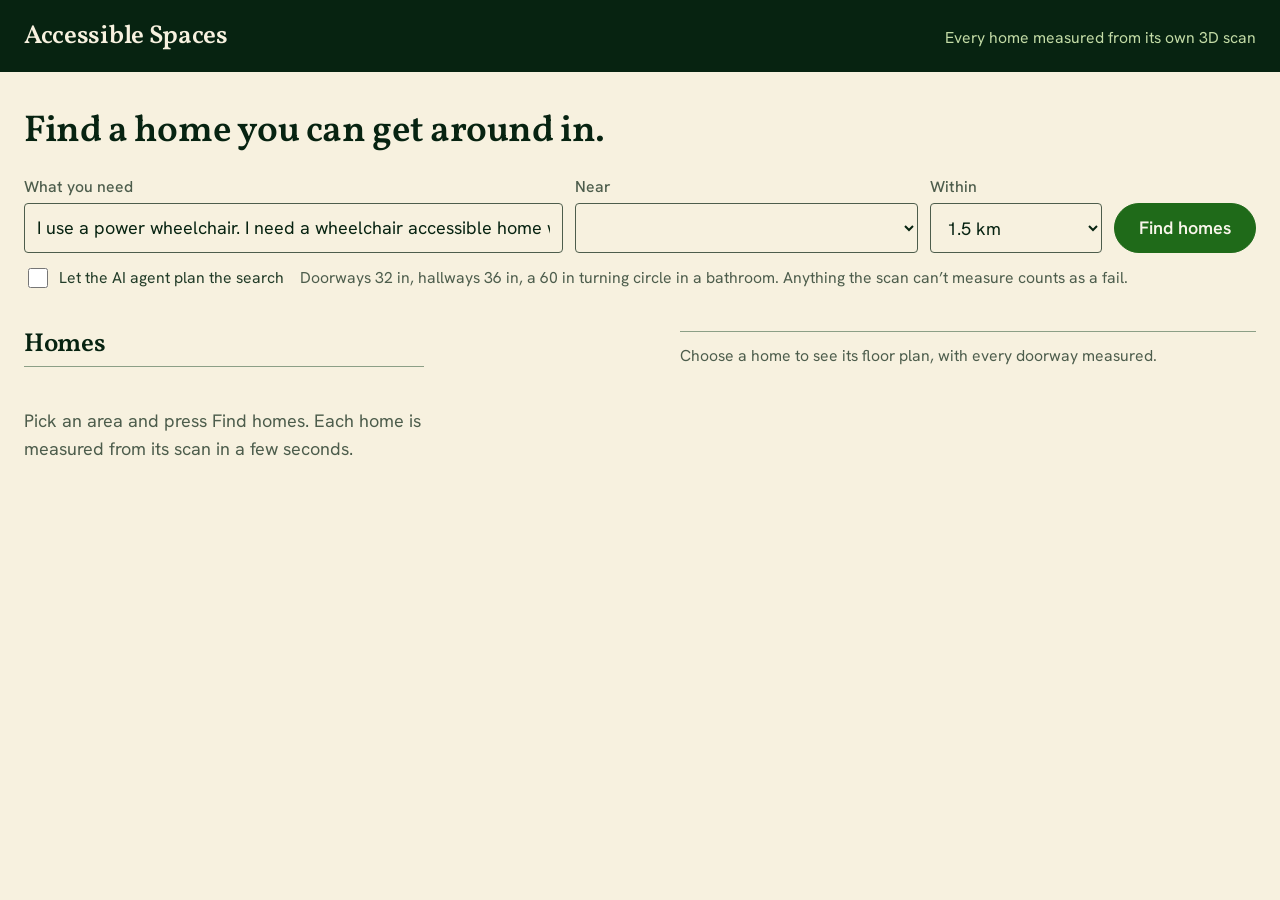
==== commit f82dbbc8: "Finder page: warmer Garden theme, larger text, doorway photo carousel with click-to-enlarge; sharper" ====
--- a/finder/static/index.html
+++ b/finder/static/index.html
@@ -7,120 +7,156 @@
 <meta name="description" content="Find a home a wheelchair user can get around in: every listing measured from its own 3D scan.">
 <link rel="preconnect" href="https://fonts.googleapis.com">
 <link rel="preconnect" href="https://fonts.gstatic.com" crossorigin>
-<link href="https://fonts.googleapis.com/css2?family=Epilogue:wght@400;600;700&family=IBM+Plex+Mono:wght@400;500&display=swap" rel="stylesheet">
+<link href="https://fonts.googleapis.com/css2?family=Vollkorn:wght@600&family=Hanken+Grotesk:wght@400;500;600&family=Newsreader:opsz,wght@6..72,400&display=swap" rel="stylesheet">
 <style>
-/* Hallmark · shape: app screen · genre: editorial · theme: Ink (deal 3/3, seed accessible-housing-finder-wheelchair-9b34·568eebef·2026-11-15·r0)
- * nav: top bar with the search as one sentence · signature: the floor plan drawn from the scan, every doorway gap labelled with its width · states: idle, loading, empty, error, full · ink: paper
- * axes: light/grotesk-sans/chromatic-teal · posture: restrained · contrast: pass · v2.0.0 */
-/* Hallmark · pre-emit critique: P4 H4 E4 S4 R3 V4 · weakest: R, the listing rows are dense; figures share one mono column so they scan as a table */
-/* waive 22 · ink and greys at zero chroma · a notice board is printed in plain black */
+/* Hallmark · shape: app screen · genre: editorial · theme: Garden (by request: warmer than Ink)
+ * nav: top bar with the search as one sentence · signature: the floor plan drawn from the scan, every doorway gap labelled with its width · states: idle, loading, empty, error, full
+ * axes: light/roman-serif/chromatic-green · posture: committed · contrast: pass · v2.0.0 */
+/* Hallmark · pre-emit critique: P4 H4 E4 S4 R4 V4 · weakest: R, the listing rows are dense; figures take lining tabular numerals so they scan as a table */
 @import url("./tokens.css");
 @import url("./base.css");
 
+html { font-size: 112.5%; }  /* 18px base: the page is read at arm's length in a demo */
 :root {
   --plan-wall: var(--color-ink);
-  --col-detail: 30rem;
+  --col-detail: 32rem;
+  --door-narrow: oklch(92% 0.04 60);  /* clay tint, opaque so the label covers the wall */
+  --scrim: color-mix(in oklab, var(--color-ink) 70%, transparent);
+  --scrim-deep: color-mix(in oklab, var(--color-ink) 90%, transparent);
+  --on-ink-line: color-mix(in oklab, var(--color-paper) 40%, transparent);
+  --on-ink-wash: color-mix(in oklab, var(--color-paper) 12%, transparent);
+  --on-ink-faint: color-mix(in oklab, var(--color-paper) 25%, transparent);
 }
 
 body { background: var(--color-paper); color: var(--color-ink-2); font-family: var(--font-body); }
-.wrap { max-width: 84rem; margin: 0 auto; padding: 0 var(--space-lg); }
-
-/* Top bar */
-.bar { border-bottom: var(--rule-hair) solid var(--color-ink); }
-.bar .wrap { display: flex; align-items: baseline; justify-content: space-between; gap: var(--space-md); padding-block: var(--space-md); }
-.word { font-family: var(--font-display); font-weight: 700; letter-spacing: var(--tracking-display); color: var(--color-ink); font-size: var(--text-lg); margin: 0; }
-.bar p { margin: 0; color: var(--color-muted); font-size: var(--text-sm); }
+.wrap { max-width: 86rem; margin: 0 auto; padding: 0 var(--space-lg); }
+
+/* Top bar: the green ink band with oat text */
+.bar { background: var(--color-ink); color: var(--color-paper); }
+.bar .wrap { display: flex; align-items: baseline; justify-content: space-between; gap: var(--space-md); padding-block: var(--space-md); flex-wrap: wrap; }
+.word { font-family: var(--font-display); font-weight: 600; letter-spacing: var(--tracking-display); color: var(--color-paper); font-size: var(--text-xl); margin: 0; }
+.bar p:not(.word) { margin: 0; color: var(--color-accent-2); font-size: var(--text-sm); }
 
 /* The search, as one sentence */
-.ask { padding-block: var(--space-lg) var(--space-md); }
-.ask h1 { font-family: var(--font-display); font-weight: 700; letter-spacing: var(--tracking-display); color: var(--color-ink); font-size: var(--text-2xl); line-height: 1.05; margin: 0 0 var(--space-md); max-width: 30ch; overflow-wrap: break-word; min-width: 0; }
+.ask { padding-block: var(--space-xl) var(--space-lg); }
+.ask h1 { font-family: var(--font-display); font-weight: 600; letter-spacing: var(--tracking-display); color: var(--color-ink); font-size: var(--text-3xl); line-height: 1.04; margin: 0 0 var(--space-lg); max-width: 30ch; }
 .form { display: grid; grid-template-columns: minmax(0, 2.2fr) minmax(0, 1.4fr) minmax(0, 0.7fr) auto; gap: var(--space-sm); align-items: end; }
-.field label { display: block; font-size: var(--text-sm); color: var(--color-muted); margin-bottom: var(--space-2xs); }
-.field input, .field select { width: 100%; min-height: 2.5rem; font: inherit; color: var(--color-ink); background: var(--color-paper); border: var(--rule-hair) solid var(--color-rule); border-radius: 10px; padding: var(--space-xs) var(--space-sm); }
-.field input:hover, .field select:hover { border-color: var(--color-muted); }
+.field label { display: block; font-size: var(--text-sm); font-weight: 500; color: var(--color-muted); margin-bottom: var(--space-2xs); }
+.field input, .field select { width: 100%; min-height: 2.75rem; font: inherit; color: var(--color-ink); background: var(--color-paper); border: var(--rule-hair) solid var(--color-muted); border-radius: var(--radius-card); padding: var(--space-xs) var(--space-sm); }
+.field input:hover, .field select:hover { border-color: var(--color-ink); }
 .field input:focus-visible, .field select:focus-visible { outline: 2px solid var(--color-focus); outline-offset: 1px; }
 .opts { display: flex; align-items: center; gap: var(--space-md); margin-top: var(--space-sm); font-size: var(--text-sm); color: var(--color-muted); flex-wrap: wrap; }
 .opts label { display: inline-flex; gap: var(--space-xs); align-items: center; cursor: pointer; color: var(--color-ink-2); }
-.opts input { accent-color: var(--color-ink); width: 1rem; height: 1rem; }
+.opts input { accent-color: var(--color-accent); width: 1.1rem; height: 1.1rem; }
 .opts input:focus-visible { outline: 2px solid var(--color-focus); outline-offset: 2px; }
-.btn { min-height: 2.5rem; border: var(--rule-hair) solid var(--color-rule); border-radius: 10px; padding: var(--space-xs) var(--space-md); font: inherit; font-weight: 600; background: var(--color-paper-2); color: var(--color-ink); cursor: pointer; transition: background-color var(--dur-micro), border-color var(--dur-micro); }
-.btn:hover { border-color: var(--color-muted); }
+.btn { min-height: 2.75rem; border: var(--rule-hair) solid var(--color-rule-2); border-radius: var(--radius-pill); padding: var(--space-xs) var(--space-lg); font: inherit; font-weight: 600; background: transparent; color: var(--color-ink); cursor: pointer; transition: background-color var(--dur-short) var(--ease-out), border-color var(--dur-short) var(--ease-out); }
+.btn:hover { border-color: var(--color-ink); }
 .btn:active { transform: translateY(1px); }
 .btn:focus-visible { outline: 2px solid var(--color-focus); outline-offset: 2px; }
 .btn:disabled, .btn--primary:disabled { background: var(--color-paper-3); border-color: var(--color-rule); color: var(--color-muted); cursor: progress; }
-.btn--primary { background: var(--color-ink); border-color: var(--color-ink); color: var(--color-paper); }
-.btn--primary:hover { background: var(--color-ink-2); }
+.btn--primary { background: var(--color-accent); border-color: var(--color-accent); color: var(--color-accent-ink); }
+.btn--primary:hover { background: color-mix(in oklab, var(--color-accent) 85%, var(--color-ink)); border-color: transparent; }
 
 /* Layout */
 .work { display: grid; grid-template-columns: minmax(0, 1fr) minmax(0, var(--col-detail)); gap: var(--space-xl); padding-block: var(--space-md) var(--space-2xl); align-items: start; }
-@media (max-width: 64rem) { .work { grid-template-columns: minmax(0, 1fr); } .form { grid-template-columns: minmax(0, 1fr) minmax(0, 1fr); } }
+@media (max-width: 68rem) { .work { grid-template-columns: minmax(0, 1fr); } .form { grid-template-columns: minmax(0, 1fr) minmax(0, 1fr); } }
 @media (max-width: 36rem) { .form { grid-template-columns: minmax(0, 1fr); } .wrap { padding: 0 var(--space-md); } }
 
 /* What it did */
-.log { margin: var(--space-xs) 0 var(--space-lg); padding: 0; list-style: none; font-size: var(--text-sm); }
-.log li { display: grid; grid-template-columns: 1.5rem minmax(0, 1fr); gap: var(--space-xs); padding: var(--space-2xs) 0; color: var(--color-muted); }
-.log li.now { color: var(--color-ink); font-weight: 600; }
+.log { margin: var(--space-xs) 0 var(--space-lg); padding: 0; list-style: none; }
+.log li { display: grid; grid-template-columns: 1.75rem minmax(0, 1fr); gap: var(--space-xs); padding: var(--space-2xs) 0; color: var(--color-muted); }
+.log li.now { color: var(--color-ink); font-weight: 500; }
 .log li.warn { color: var(--color-ink-2); }
-.log .n { font-family: var(--font-outlier); color: var(--color-muted); }
+.log .n { font-weight: 600; color: var(--color-accent); font-variant-numeric: lining-nums tabular-nums; }
 .log-head { display: flex; justify-content: space-between; align-items: baseline; gap: var(--space-sm); }
-.log-head h2, .list-head h2, .detail h2, .detail h3 { font-family: var(--font-display); font-weight: 700; color: var(--color-ink); letter-spacing: -0.02em; margin: 0; }
-.log-head h2, .list-head h2 { font-size: var(--text-lg); }
+.log-head h2, .list-head h2, .detail h2, .detail h3 { font-family: var(--font-display); font-weight: 600; color: var(--color-ink); letter-spacing: var(--tracking-display); margin: 0; }
+.log-head h2, .list-head h2 { font-size: var(--text-xl); }
 .muted { color: var(--color-muted); font-size: var(--text-sm); }
 
 /* Result list */
 .list-head { display: flex; justify-content: space-between; align-items: baseline; gap: var(--space-md); margin-bottom: var(--space-xs); flex-wrap: wrap; }
-.count { font-family: var(--font-display); font-weight: 700; letter-spacing: var(--tracking-display); color: var(--color-ink); font-size: var(--text-xl); }
-.notes { background: var(--color-paper-2); border: var(--rule-hair) solid var(--color-rule); border-radius: var(--radius-card); padding: var(--space-sm) var(--space-md); font-size: var(--text-sm); margin: 0 0 var(--space-md); }
-.table { width: 100%; border-collapse: collapse; border-top: var(--rule-hair) solid var(--color-ink); }
-.table th { text-align: left; font-weight: 400; font-size: var(--text-sm); color: var(--color-muted); padding: var(--space-xs); border-bottom: var(--rule-hair) solid var(--color-rule); }
+.count { font-family: var(--font-display); font-weight: 600; color: var(--color-accent); font-size: var(--text-2xl); font-variant-numeric: lining-nums; }
+.notes { background: var(--tint-moss); border-radius: var(--radius-card); padding: var(--space-sm) var(--space-md); margin: 0 0 var(--space-md); color: var(--color-ink); max-width: none; }
+.table { width: 100%; border-collapse: collapse; border-top: var(--rule-hair) solid var(--color-rule-2); }
+.table th { text-align: left; font-weight: 500; font-size: var(--text-sm); color: var(--color-muted); padding: var(--space-xs); border-bottom: var(--rule-hair) solid var(--color-rule); }
 .table td { padding: var(--space-sm) var(--space-xs); border-bottom: var(--rule-hair) solid var(--color-rule); vertical-align: middle; }
-.table tbody tr { cursor: pointer; transition: background-color var(--dur-micro); }
+.table tbody tr { cursor: pointer; transition: background-color var(--dur-short) var(--ease-out); }
 .table tbody tr:hover { background: var(--color-paper-2); }
-.table tbody tr[aria-selected="true"] { background: var(--color-paper-2); box-shadow: inset 3px 0 0 var(--color-ink); }
+.table tbody tr[aria-selected="true"] { background: var(--color-paper-2); box-shadow: inset 4px 0 0 var(--color-accent); }
 .table tbody tr:focus-visible { outline: 2px solid var(--color-focus); outline-offset: -2px; }
-.thumb { width: 4.5rem; height: 3.25rem; object-fit: cover; border-radius: 8px; outline: var(--rule-hair) solid var(--color-rule); outline-offset: -1px; background: var(--color-paper-3); display: block; filter: saturate(0.65); }
+.thumb { width: 5.5rem; height: 4rem; object-fit: cover; border-radius: var(--radius-card); outline: var(--rule-hair) solid var(--color-rule); outline-offset: -1px; background: var(--color-paper-3); display: block; filter: contrast(1.06) saturate(0.94); }
 .name { color: var(--color-ink); font-weight: 600; display: block; }
 .addr { color: var(--color-muted); font-size: var(--text-sm); }
-.fig { font-family: var(--font-outlier); font-size: var(--text-sm); color: var(--color-ink); white-space: nowrap; font-variant-numeric: tabular-nums; }
-.fig.miss { display: inline-block; padding: 0 var(--space-xs); border-radius: var(--radius-pill); box-shadow: inset 0 0 0 var(--rule-hair) var(--color-muted); }
-.fig.none { color: var(--color-muted); font-family: var(--font-body); }
-.tag { display: inline-flex; padding: var(--space-2xs) var(--space-sm); border-radius: var(--radius-pill); font-size: var(--text-xs); font-weight: 600; white-space: nowrap; }
-.tag--in { background: var(--color-accent-soft); color: var(--color-accent-soft-ink); }
-.tag--out { box-shadow: inset 0 0 0 var(--rule-hair) var(--color-rule); color: var(--color-muted); }
-.said { font-size: var(--text-xs); color: var(--color-muted); display: block; margin-top: var(--space-2xs); }
+.fig { font-size: var(--text-md); font-weight: 500; color: var(--color-ink); white-space: nowrap; font-variant-numeric: lining-nums tabular-nums; }
+.fig.miss { display: inline-block; padding: 0 var(--space-xs); border-radius: var(--radius-pill); background: var(--tint-clay); }
+.fig.none { color: var(--color-muted); font-weight: 400; font-size: var(--text-sm); }
+.tag { display: inline-flex; padding: var(--space-2xs) var(--space-sm); border-radius: var(--radius-pill); font-size: var(--text-sm); font-weight: 600; white-space: nowrap; }
+.tag--in { background: var(--color-accent); color: var(--color-accent-ink); }
+.tag--out { box-shadow: inset 0 0 0 var(--rule-hair) var(--color-rule-2); color: var(--color-muted); }
+.said { font-size: var(--text-sm); color: var(--color-accent); display: block; margin-top: var(--space-2xs); }
 @media (max-width: 48rem) { .table .c-thumb, .table .c-hall, .table .c-turn { display: none; } }
 
 /* Skeleton and empty states */
-.skel td div { height: 0.8rem; border-radius: 4px; background: var(--color-paper-3); }
-.skel td .tall { height: 3.25rem; width: 4.5rem; border-radius: 8px; }
-.empty { border-top: var(--rule-hair) solid var(--color-ink); padding: var(--space-xl) 0; color: var(--color-muted); max-width: 40ch; }
-.error { border-top: var(--rule-hair) solid var(--color-ink); padding: var(--space-md) 0; color: var(--color-ink); }
+.skel td div { height: 0.9rem; border-radius: 4px; background: var(--color-paper-3); }
+.skel td .tall { height: 4rem; width: 5.5rem; border-radius: var(--radius-card); }
+.empty { border-top: var(--rule-hair) solid var(--color-rule-2); padding: var(--space-xl) 0; color: var(--color-muted); max-width: 40ch; }
+.error { border-top: var(--rule-hair) solid var(--color-rule-2); padding: var(--space-md) 0; color: var(--color-ink); }
 
 /* Detail: the signature */
-.detail { position: sticky; top: var(--space-md); border-top: var(--rule-hair) solid var(--color-ink); padding-top: var(--space-sm); }
-.detail h2 { font-size: var(--text-xl); line-height: 1.05; overflow-wrap: break-word; min-width: 0; }
-.detail h3 { font-size: var(--text-md); margin: var(--space-lg) 0 var(--space-xs); }
+.detail { position: sticky; top: var(--space-md); border-top: var(--rule-hair) solid var(--color-rule-2); padding-top: var(--space-sm); }
+.detail h2 { font-size: var(--text-2xl); line-height: 1.04; }
+.detail h3 { font-size: var(--text-lg); margin: var(--space-lg) 0 var(--space-xs); }
 .facts { margin: var(--space-md) 0 0; padding: 0; list-style: none; border-top: var(--rule-hair) solid var(--color-rule); }
-.facts li { display: grid; grid-template-columns: minmax(0, 1fr) auto; gap: var(--space-sm); padding: var(--space-xs) 0; border-bottom: var(--rule-hair) solid var(--color-rule); font-size: var(--text-sm); }
-.facts .why { grid-column: 1 / -1; color: var(--color-muted); font-size: var(--text-xs); margin-top: calc(-1 * var(--space-2xs)); }
-.plan { margin: 0; background: var(--color-paper-2); border: var(--rule-hair) solid var(--color-rule); border-radius: var(--radius-card); padding: var(--space-sm); }
+.facts li { display: grid; grid-template-columns: minmax(0, 1fr) auto; gap: var(--space-sm); padding: var(--space-xs) 0; border-bottom: var(--rule-hair) solid var(--color-rule); }
+.facts .why { grid-column: 1 / -1; color: var(--color-muted); font-size: var(--text-sm); margin-top: calc(-1 * var(--space-2xs)); }
+.plan { margin: 0; background: var(--color-paper-2); border-radius: var(--radius-card); padding: var(--space-sm); }
 .plan svg { width: 100%; height: auto; display: block; }
 .plan .wall { stroke: var(--plan-wall); stroke-linecap: square; fill: none; }
 .plan .gap { stroke: var(--color-paper-2); stroke-linecap: butt; }
-.plan .lbl rect { fill: var(--color-paper); stroke: var(--color-muted); }
-.plan .lbl.in rect { fill: var(--color-accent-soft); stroke: none; }
-.plan .lbl text { font-family: var(--font-outlier); fill: var(--color-ink); text-anchor: middle; dominant-baseline: central; }
-.plan .lbl.in text { fill: var(--color-accent-soft-ink); }
+.plan .lbl rect { fill: var(--door-narrow); stroke: var(--color-rule-2); }
+.plan .lbl.in rect { fill: var(--color-accent); stroke: none; }
+.plan .lbl text { font-family: var(--font-body); font-weight: 600; fill: var(--color-ink); text-anchor: middle; dominant-baseline: central; font-variant-numeric: lining-nums; }
+.plan .lbl.in text { fill: var(--color-accent-ink); }
+.plan a { cursor: pointer; }
 .plan a:focus-visible rect { stroke: var(--color-focus); stroke-width: 0.06; }
-.shots figcaption { font-size: var(--text-xs); color: var(--color-muted); margin-top: var(--space-xs); }
-.floor-name { font-size: var(--text-sm); color: var(--color-ink-2); margin: var(--space-sm) 0 var(--space-2xs); }
-.shots { display: grid; grid-template-columns: repeat(2, minmax(0, 1fr)); gap: var(--space-sm); }
-.shots figure { margin: 0; }
-.shots img { width: 100%; aspect-ratio: 1; object-fit: cover; border-radius: var(--radius-card); outline: var(--rule-hair) solid var(--color-rule); outline-offset: -1px; display: block; filter: saturate(0.8); }
-.shots figure:target img { outline: 2px solid var(--color-ink); }
-.quote { margin: 0 0 var(--space-xs); font-size: var(--text-sm); }
-.quote q { color: var(--color-ink); }
+.floor-name { font-size: var(--text-sm); font-weight: 500; color: var(--color-ink-2); margin: var(--space-sm) 0 var(--space-2xs); }
+.key { display: flex; gap: var(--space-md); flex-wrap: wrap; margin-top: var(--space-xs); font-size: var(--text-sm); color: var(--color-muted); }
+.key span::before { content: ""; display: inline-block; width: 0.8em; height: 0.8em; border-radius: 50%; margin-right: var(--space-2xs); vertical-align: -0.05em; }
+.key .k-in::before { background: var(--color-accent); }
+.key .k-out::before { background: var(--door-narrow); box-shadow: inset 0 0 0 1px var(--color-rule-2); }
+.quote { margin: 0 0 var(--space-xs); }
+.quote q { color: var(--color-ink); font-family: var(--font-outlier); }
 .loading-line { color: var(--color-muted); font-size: var(--text-sm); padding: var(--space-md) 0; }
+
+/* Doorway photos: one at a time, arrows to step, click to enlarge */
+.car { margin: 0; }
+.car-open { display: block; width: 100%; padding: 0; border: 0; background: var(--color-paper-3); border-radius: var(--radius-card); overflow: hidden; cursor: zoom-in; position: relative; }
+.car-open img { width: 100%; aspect-ratio: 4 / 3; object-fit: cover; display: block; filter: contrast(1.06) saturate(0.94); }
+.car-open:hover .car-zoom { background: var(--color-ink); }
+.car-open:focus-visible { outline: 2px solid var(--color-focus); outline-offset: 2px; }
+.car-zoom { position: absolute; right: var(--space-xs); bottom: var(--space-xs); background: var(--scrim); color: var(--color-paper); font-size: var(--text-xs); padding: var(--space-2xs) var(--space-xs); border-radius: var(--radius-pill); }
+.car-bar { display: grid; grid-template-columns: auto minmax(0, 1fr) auto; gap: var(--space-sm); align-items: center; margin-top: var(--space-xs); }
+.car-cap { font-family: var(--font-outlier); color: var(--color-ink-2); text-align: center; }
+.car-cap small { display: block; font-family: var(--font-body); color: var(--color-muted); font-size: var(--text-sm); }
+.arrow { width: 2.75rem; height: 2.75rem; display: grid; place-items: center; border-radius: 50%; border: var(--rule-hair) solid var(--color-rule-2); background: var(--color-paper); color: var(--color-ink); cursor: pointer; transition: background-color var(--dur-short) var(--ease-out), border-color var(--dur-short) var(--ease-out); }
+.arrow:hover:not(:disabled) { border-color: var(--color-ink); background: var(--color-paper-2); }
+.arrow:disabled { background: var(--color-paper-2); color: var(--color-muted); border-color: var(--color-rule); cursor: default; }
+.arrow svg { width: 1.1rem; height: 1.1rem; }
+.dots { display: flex; justify-content: center; gap: var(--space-2xs); margin-top: var(--space-xs); }
+.dots button { width: 0.6rem; height: 0.6rem; padding: 0; border-radius: 50%; border: 0; background: var(--color-rule); cursor: pointer; }
+.dots button[aria-current="true"] { background: var(--color-ink); }
+
+/* Enlarged photo */
+.lb { border: 0; padding: 0; background: transparent; max-width: min(92vw, 70rem); width: 100%; color: var(--color-paper); }
+.lb::backdrop { background: var(--scrim-deep); }
+.lb img { width: auto; max-width: 100%; max-height: 78vh; margin: 0 auto; border-radius: var(--radius-card); display: block; }
+.lb .car-bar { margin-top: var(--space-sm); }
+.lb .car-cap { color: var(--color-paper); font-size: var(--text-lg); }
+.lb .car-cap small { color: var(--color-accent-2); }
+.lb .arrow { background: transparent; color: var(--color-paper); border-color: var(--on-ink-line); }
+.lb .arrow:hover:not(:disabled) { background: var(--on-ink-wash); border-color: var(--color-paper); }
+.lb .arrow:disabled { color: var(--on-ink-faint); border-color: var(--on-ink-wash); background: transparent; }
+.lb-close { position: absolute; top: var(--space-xs); right: var(--space-xs); }
 
 @media (prefers-reduced-motion: reduce) { *, *::before, *::after { transition-duration: 0.01ms !important; } }
 </style>
@@ -164,11 +200,23 @@
   </aside>
 </main>
 
+<dialog class="lb" id="lb" aria-label="Doorway photo">
+  <div id="lb-pic"></div>
+  <button class="arrow lb-close" id="lb-close" aria-label="Close"><svg viewBox="0 0 16 16" fill="none" stroke="currentColor" stroke-width="1.8"><path d="M3 3l10 10M13 3L3 13"/></svg></button>
+  <div class="car-bar">
+    <button class="arrow" data-step="-1" aria-label="Previous doorway"><svg viewBox="0 0 16 16" fill="none" stroke="currentColor" stroke-width="1.8"><path d="M10 3L5 8l5 5"/></svg></button>
+    <p class="car-cap" id="lb-cap"></p>
+    <button class="arrow" data-step="1" aria-label="Next doorway"><svg viewBox="0 0 16 16" fill="none" stroke="currentColor" stroke-width="1.8"><path d="M6 3l5 5-5 5"/></svg></button>
+  </div>
+</dialog>
+
 <script>
 const $ = (id) => document.getElementById(id);
 const esc = (s) => String(s ?? "").replace(/[&<>"']/g, (c) => ({ "&": "&amp;", "<": "&lt;", ">": "&gt;", '"': "&quot;", "'": "&#39;" }[c]));
 const NAMES = { hallway: "Hallway", door: "Narrowest doorway", turning: "Bathroom turning space" };
 let presets = [], rows = [];
+let shots = [], cur = 0, shotSid = "";  // the doorway photos of the open home
+const CHEV = (d) => `<svg viewBox="0 0 16 16" fill="none" stroke="currentColor" stroke-width="1.8"><path d="${d < 0 ? "M10 3L5 8l5 5" : "M6 3l5 5-5 5"}"/></svg>`;
 
 async function init() {
   const cfg = await (await fetch("/api/config")).json();
@@ -274,7 +322,8 @@
     const lbl = `<g class="lbl ${ok ? "in" : ""}"><rect x="${cx - x0 - tw / 2}" y="${Y(cy) - th / 2}" width="${tw}" height="${th}" rx="${th / 2}" stroke-width="${0.03 * k}"/>
       <text x="${cx - x0}" y="${Y(cy)}" font-size="${0.27 * k}">${txt}</text></g>`;
     const label = `Doorway ${Math.round(d.width_in)} inches, ${ok ? "fits" : d.status === "fail" ? "too narrow" : "unreliable measurement"}`;
-    return gap + (d.photo ? `<a href="#door-${esc(d.photo)}" aria-label="${label}">${lbl}</a>` : `<g role="img" aria-label="${label}">${lbl}</g>`);
+    const j = d.photo ? shots.findIndex((s) => s.photo === d.photo) : -1;
+    return gap + (j >= 0 ? `<a href="#photos" data-shot="${j}" aria-label="${label}, show photo">${lbl}</a>` : `<g role="img" aria-label="${label}">${lbl}</g>`);
   }).join("");
   return `<svg viewBox="0 0 ${W} ${H}" role="img" aria-label="${esc(floor.label)} floor plan">${walls}${marks}</svg>`;
 }
@@ -302,16 +351,53 @@
     const r = await fetch(`/api/evidence/${sid}`); const ev = await r.json();
     if (rows[i] !== b || !document.getElementById("plan")) return;
     if (!r.ok) throw new Error(ev.error);
-    const shots = ev.doors.filter((d) => d.photo);
+    shots = ev.doors.filter((d) => d.photo); cur = 0; shotSid = sid;
     $("plan").innerHTML = (ev.floors || []).map((f) => `${ev.floors.length > 1 ? `<p class="floor-name">${esc(f.label)}</p>` : ""}<figure class="plan">${planSvg(f, ev.doors)}</figure>`).join("")
-      + `<p class="muted">Each gap is a doorway, labelled with its width in inches. Teal fits a wheelchair (32 in or more).</p>`
-      + (shots.length ? `<h3>The doorways that don't fit</h3><div class="shots">${shots.map((d) => `<figure id="door-${esc(d.photo)}"><img loading="lazy" src="/evidence/${sid}/${d.photo}" alt="Doorway ${Math.round(d.width_in)} inches wide">
-          <figcaption>${Math.round(d.width_in)} in, seen from ${d.photo_from.distance_m} m away</figcaption></figure>`).join("")}</div>` : "")
+      + `<p class="key"><span class="k-in">Fits a wheelchair (32 in or more)</span><span class="k-out">Too narrow</span></p>`
+      + `<p class="muted">Each gap in a wall is a doorway, labelled with its width in inches.${shots.length ? " Click a label to see that doorway." : ""}</p>`
+      + (shots.length ? `<h3 id="photos">The doorways that don't fit</h3>
+        <figure class="car">
+          <button class="car-open" id="car-open" aria-label="Enlarge photo"><img id="car-img" alt="" src="/evidence/${sid}/${shots[0].photo}"><span class="car-zoom">Click to enlarge</span></button>
+          <div class="car-bar">
+            <button class="arrow" data-step="-1" aria-label="Previous doorway">${CHEV(-1)}</button>
+            <figcaption class="car-cap" id="car-cap"></figcaption>
+            <button class="arrow" data-step="1" aria-label="Next doorway">${CHEV(1)}</button>
+          </div>
+          <div class="dots" id="dots">${shots.map((d, j) => `<button data-shot="${j}" aria-label="Doorway ${j + 1}"></button>`).join("")}</div>
+        </figure>` : "")
       + `<p class="muted">${esc(ev.note)}</p>`;
+    if (shots.length) showShot(0);
   } catch (e) {
     $("plan").innerHTML = `<p class="error">The floor plan couldn't be loaded: ${esc(e.message)}</p>`;
   }
 }
+
+/* ---------- doorway photos: carousel and enlarged view ---------- */
+function caption(d, j) {
+  return `${Math.round(d.width_in)} in wide <small>Doorway ${j + 1} of ${shots.length} · seen from ${d.photo_from.distance_m} m away</small>`;
+}
+function showShot(j) {
+  if (!shots.length) return;
+  cur = Math.max(0, Math.min(shots.length - 1, j));
+  const d = shots[cur], src = `/evidence/${shotSid}/${d.photo}`, alt = `Doorway ${Math.round(d.width_in)} inches wide`;
+  if ($("car-img")) { $("car-img").src = src; $("car-img").alt = alt; $("car-cap").innerHTML = caption(d, cur); }
+  $("lb-pic").innerHTML = `<img src="${src}" alt="${esc(alt)}">`; $("lb-cap").innerHTML = caption(d, cur);
+  document.querySelectorAll("[data-step]").forEach((b) => { b.disabled = cur + +b.dataset.step < 0 || cur + +b.dataset.step >= shots.length; });
+  document.querySelectorAll("#dots button").forEach((b, k) => b.setAttribute("aria-current", k === cur ? "true" : "false"));
+  shots.forEach((s, k) => { if (Math.abs(k - cur) === 1) new Image().src = `/evidence/${shotSid}/${s.photo}`; });  // preload neighbours
+}
+document.addEventListener("click", (e) => {
+  const step = e.target.closest("[data-step]"), dot = e.target.closest("[data-shot]");
+  if (step) return showShot(cur + +step.dataset.step);
+  if (dot) { e.preventDefault(); showShot(+dot.dataset.shot); if (dot.closest(".plan")) $("photos").scrollIntoView({ behavior: "smooth", block: "start" }); return; }
+  if (e.target.closest("#car-open")) { showShot(cur); $("lb").showModal(); return; }
+  if (e.target.closest("#lb-close") || e.target === $("lb")) $("lb").close();
+});
+document.addEventListener("keydown", (e) => {
+  if (!shots.length || (e.key !== "ArrowLeft" && e.key !== "ArrowRight")) return;
+  if (!$("lb").open && !e.target.closest(".car")) return;
+  e.preventDefault(); showShot(cur + (e.key === "ArrowLeft" ? -1 : 1));
+});
 
 $("list").addEventListener("click", (e) => { const tr = e.target.closest("tr[data-i]"); if (tr) showDetail(+tr.dataset.i); });
 $("list").addEventListener("keydown", (e) => { const tr = e.target.closest("tr[data-i]"); if (tr && (e.key === "Enter" || e.key === " ")) { e.preventDefault(); showDetail(+tr.dataset.i); } });
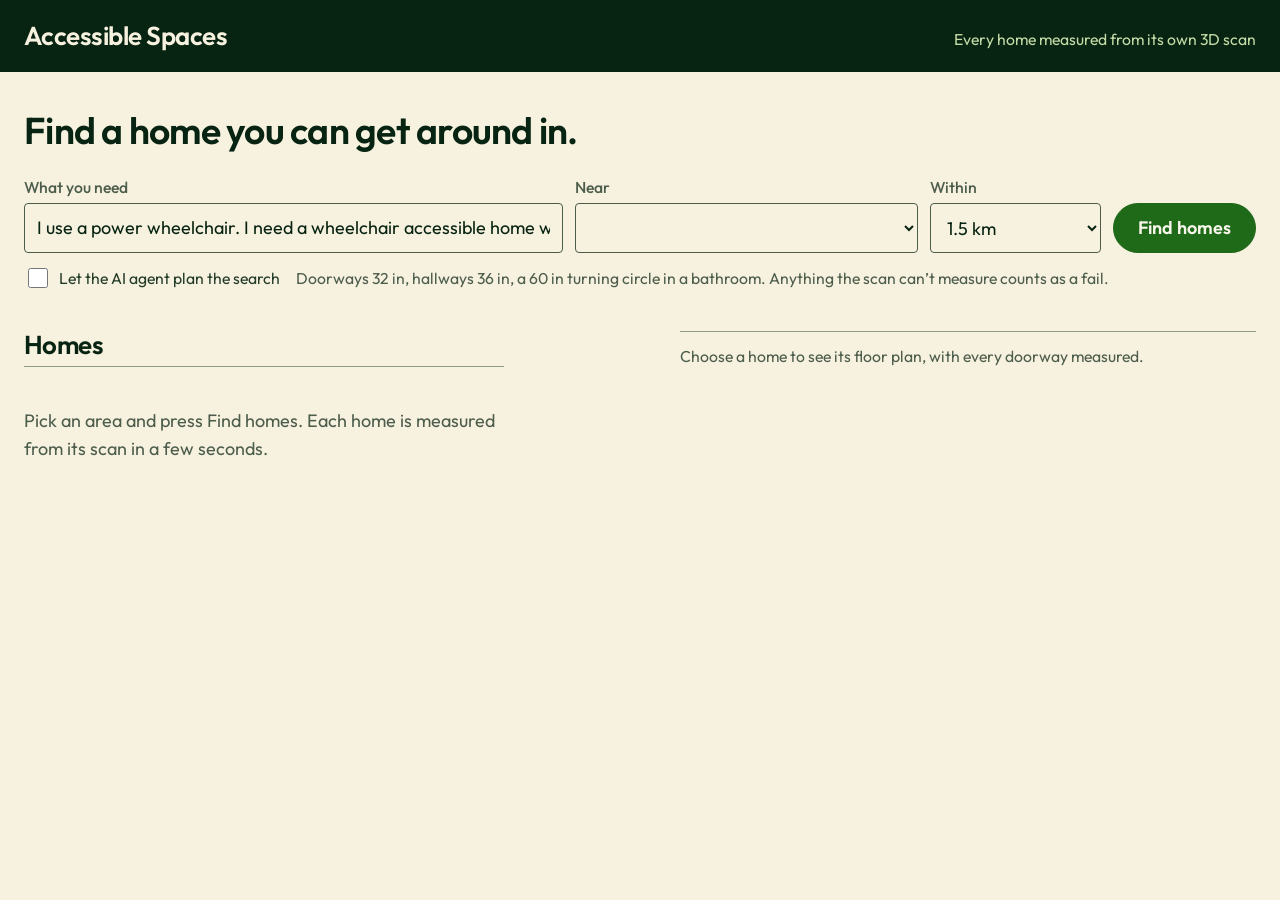
==== commit 687028bd: "Finder page: Outfit type (Apartments.com typeface), scrolling homes list with sticky header, red dot" ====
--- a/finder/static/index.html
+++ b/finder/static/index.html
@@ -7,9 +7,9 @@
 <meta name="description" content="Find a home a wheelchair user can get around in: every listing measured from its own 3D scan.">
 <link rel="preconnect" href="https://fonts.googleapis.com">
 <link rel="preconnect" href="https://fonts.gstatic.com" crossorigin>
-<link href="https://fonts.googleapis.com/css2?family=Vollkorn:wght@600&family=Hanken+Grotesk:wght@400;500;600&family=Newsreader:opsz,wght@6..72,400&display=swap" rel="stylesheet">
+<link href="https://fonts.googleapis.com/css2?family=Outfit:wght@300;400;500;600;700&display=swap" rel="stylesheet">
 <style>
-/* Hallmark · shape: app screen · genre: editorial · theme: Garden (by request: warmer than Ink)
+/* Hallmark · shape: app screen · genre: editorial · theme: Garden, type set in Outfit (by request: the Apartments.com typeface, a CoStar brand)
  * nav: top bar with the search as one sentence · signature: the floor plan drawn from the scan, every doorway gap labelled with its width · states: idle, loading, empty, error, full
  * axes: light/roman-serif/chromatic-green · posture: committed · contrast: pass · v2.0.0 */
 /* Hallmark · pre-emit critique: P4 H4 E4 S4 R4 V4 · weakest: R, the listing rows are dense; figures take lining tabular numerals so they scan as a table */
@@ -20,7 +20,10 @@
 :root {
   --plan-wall: var(--color-ink);
   --col-detail: 32rem;
-  --door-narrow: oklch(92% 0.04 60);  /* clay tint, opaque so the label covers the wall */
+  --font-display: "Outfit", ui-sans-serif, system-ui, sans-serif; --font-body: var(--font-display); --font-outlier: var(--font-display);
+  --tracking-display: -0.02em;
+  --color-out: oklch(56% 0.19 27);  /* a doorway out of spec: the photo dot and its plan label */
+  --list-h: min(34rem, 62vh);
   --scrim: color-mix(in oklab, var(--color-ink) 70%, transparent);
   --scrim-deep: color-mix(in oklab, var(--color-ink) 90%, transparent);
   --on-ink-line: color-mix(in oklab, var(--color-paper) 40%, transparent);
@@ -77,7 +80,12 @@
 .list-head { display: flex; justify-content: space-between; align-items: baseline; gap: var(--space-md); margin-bottom: var(--space-xs); flex-wrap: wrap; }
 .count { font-family: var(--font-display); font-weight: 600; color: var(--color-accent); font-size: var(--text-2xl); font-variant-numeric: lining-nums; }
 .notes { background: var(--tint-moss); border-radius: var(--radius-card); padding: var(--space-sm) var(--space-md); margin: 0 0 var(--space-md); color: var(--color-ink); max-width: none; }
-.table { width: 100%; border-collapse: collapse; border-top: var(--rule-hair) solid var(--color-rule-2); }
+.tablebox { max-height: var(--list-h); overflow-y: auto; border-top: var(--rule-hair) solid var(--color-rule-2); border-bottom: var(--rule-hair) solid var(--color-rule-2); overscroll-behavior: contain; }
+.tablebox:focus-visible { outline: 2px solid var(--color-focus); outline-offset: 2px; }
+.table { width: 100%; border-collapse: separate; border-spacing: 0; }
+.table thead th { position: sticky; top: 0; z-index: var(--z-raised); background: var(--color-paper); box-shadow: inset 0 -1px 0 var(--color-rule-2); }
+.table tbody tr:last-child td { border-bottom: 0; }
+.scroll-hint { font-size: var(--text-sm); color: var(--color-muted); margin-top: var(--space-2xs); }
 .table th { text-align: left; font-weight: 500; font-size: var(--text-sm); color: var(--color-muted); padding: var(--space-xs); border-bottom: var(--rule-hair) solid var(--color-rule); }
 .table td { padding: var(--space-sm) var(--space-xs); border-bottom: var(--rule-hair) solid var(--color-rule); vertical-align: middle; }
 .table tbody tr { cursor: pointer; transition: background-color var(--dur-short) var(--ease-out); }
@@ -113,9 +121,9 @@
 .plan svg { width: 100%; height: auto; display: block; }
 .plan .wall { stroke: var(--plan-wall); stroke-linecap: square; fill: none; }
 .plan .gap { stroke: var(--color-paper-2); stroke-linecap: butt; }
-.plan .lbl rect { fill: var(--door-narrow); stroke: var(--color-rule-2); }
+.plan .lbl rect { fill: var(--color-out); stroke: none; }
 .plan .lbl.in rect { fill: var(--color-accent); stroke: none; }
-.plan .lbl text { font-family: var(--font-body); font-weight: 600; fill: var(--color-ink); text-anchor: middle; dominant-baseline: central; font-variant-numeric: lining-nums; }
+.plan .lbl text { font-family: var(--font-body); font-weight: 600; fill: var(--color-accent-ink); text-anchor: middle; dominant-baseline: central; font-variant-numeric: lining-nums; }
 .plan .lbl.in text { fill: var(--color-accent-ink); }
 .plan a { cursor: pointer; }
 .plan a:focus-visible rect { stroke: var(--color-focus); stroke-width: 0.06; }
@@ -123,7 +131,7 @@
 .key { display: flex; gap: var(--space-md); flex-wrap: wrap; margin-top: var(--space-xs); font-size: var(--text-sm); color: var(--color-muted); }
 .key span::before { content: ""; display: inline-block; width: 0.8em; height: 0.8em; border-radius: 50%; margin-right: var(--space-2xs); vertical-align: -0.05em; }
 .key .k-in::before { background: var(--color-accent); }
-.key .k-out::before { background: var(--door-narrow); box-shadow: inset 0 0 0 1px var(--color-rule-2); }
+.key .k-out::before { background: var(--color-out); }
 .quote { margin: 0 0 var(--space-xs); }
 .quote q { color: var(--color-ink); font-family: var(--font-outlier); }
 .loading-line { color: var(--color-muted); font-size: var(--text-sm); padding: var(--space-md) 0; }
@@ -134,6 +142,9 @@
 .car-open img { width: 100%; aspect-ratio: 4 / 3; object-fit: cover; display: block; filter: contrast(1.06) saturate(0.94); }
 .car-open:hover .car-zoom { background: var(--color-ink); }
 .car-open:focus-visible { outline: 2px solid var(--color-focus); outline-offset: 2px; }
+.door-dot { position: absolute; left: 50%; top: 50%; width: 1.1rem; height: 1.1rem; margin: -0.55rem 0 0 -0.55rem; border-radius: 50%; background: var(--color-out); box-shadow: 0 0 0 3px var(--color-accent-ink), 0 0 0 7px color-mix(in oklab, var(--color-out) 35%, transparent); pointer-events: none; z-index: 2; }
+.pic { position: relative; width: fit-content; max-width: 100%; margin: 0 auto; }
+.lb .door-dot { width: 1.4rem; height: 1.4rem; margin: -0.7rem 0 0 -0.7rem; }
 .car-zoom { position: absolute; right: var(--space-xs); bottom: var(--space-xs); background: var(--scrim); color: var(--color-paper); font-size: var(--text-xs); padding: var(--space-2xs) var(--space-xs); border-radius: var(--radius-pill); }
 .car-bar { display: grid; grid-template-columns: auto minmax(0, 1fr) auto; gap: var(--space-sm); align-items: center; margin-top: var(--space-xs); }
 .car-cap { font-family: var(--font-outlier); color: var(--color-ink-2); text-align: center; }
@@ -292,19 +303,19 @@
   $("summary").innerHTML = `<span class="count">${n}</span> of ${rows.length} fit every measured check`;
   $("notes").innerHTML = t.notes && !t.notes_withheld ? `<p class="notes">${esc(t.notes)}</p>` : "";
   if (!rows.length) { $("list").innerHTML = `<p class="empty">No scanned homes in this area. Try a wider radius.</p>`; return; }
-  $("list").innerHTML = `<table class="table"><thead><tr><th class="c-thumb"><span class="visually-hidden">Photo</span></th><th>Home</th>
+  $("list").innerHTML = `<div class="tablebox" tabindex="0" role="region" aria-label="Homes found"><table class="table"><thead><tr><th class="c-thumb"><span class="visually-hidden">Photo</span></th><th>Home</th>
     <th class="c-hall">Hallway</th><th>Doorway</th><th class="c-turn">Turning</th><th>Verdict</th></tr></thead><tbody>
     ${rows.map((b, i) => `<tr tabindex="0" data-i="${i}" aria-selected="false">
       <td class="c-thumb"><img class="thumb" loading="lazy" alt="" src="/api/thumb/${esc(b.recommended_unit || b.sid)}" onerror="this.style.visibility='hidden'"></td>
       <td><span class="name">${esc(b.name)}</span><span class="addr">${esc(where(b) || `${b.dist_km.toFixed(1)} km away`)}</span>${listingSays(b)}</td>
       <td class="c-hall">${cell(byName(b, "hallway"))}</td><td>${cell(byName(b, "door"))}</td><td class="c-turn">${cell(byName(b, "turning"))}</td>
       <td>${b.error ? `<span class="tag tag--out">Not loaded</span>` : b.passes ? `<span class="tag tag--in">Fits</span>` : `<span class="tag tag--out">Doesn't fit</span>`}</td></tr>`).join("")}
-    </tbody></table>`;
+    </tbody></table></div>${rows.length > 5 ? `<p class="scroll-hint">${rows.length} homes. Scroll the list to see them all.</p>` : ""}`;
 }
 
 function skeleton() {
-  $("list").innerHTML = `<table class="table skel" aria-hidden="true"><tbody>${Array.from({ length: 6 }, () =>
-    `<tr><td class="c-thumb"><div class="tall"></div></td><td><div style="width:60%"></div></td><td class="c-hall"><div></div></td><td><div></div></td><td class="c-turn"><div></div></td><td><div style="width:3rem"></div></td></tr>`).join("")}</tbody></table>`;
+  $("list").innerHTML = `<div class="tablebox"><table class="table skel" aria-hidden="true"><tbody>${Array.from({ length: 6 }, () =>
+    `<tr><td class="c-thumb"><div class="tall"></div></td><td><div style="width:60%"></div></td><td class="c-hall"><div></div></td><td><div></div></td><td class="c-turn"><div></div></td><td><div style="width:3rem"></div></td></tr>`).join("")}</tbody></table></div>`;
 }
 
 /* ---------- the detail: floor plan drawn from the scan ---------- */
@@ -331,6 +342,7 @@
 async function showDetail(i) {
   const b = rows[i];
   document.querySelectorAll(".table tbody tr").forEach((r) => r.setAttribute("aria-selected", r.dataset.i == i ? "true" : "false"));
+  document.querySelector(`.table tbody tr[data-i="${i}"]`)?.scrollIntoView({ block: "nearest" });
   const sid = b.recommended_unit || b.sid;
   const facts = b.checks.map((c) => {
     const v = c.reason === "measured" ? `${Math.round(c.value)} in` : c.reason === "no data" ? "no data" : "unreliable";
@@ -353,11 +365,11 @@
     if (!r.ok) throw new Error(ev.error);
     shots = ev.doors.filter((d) => d.photo); cur = 0; shotSid = sid;
     $("plan").innerHTML = (ev.floors || []).map((f) => `${ev.floors.length > 1 ? `<p class="floor-name">${esc(f.label)}</p>` : ""}<figure class="plan">${planSvg(f, ev.doors)}</figure>`).join("")
-      + `<p class="key"><span class="k-in">Fits a wheelchair (32 in or more)</span><span class="k-out">Too narrow</span></p>`
+      + `<p class="key"><span class="k-in">Fits a wheelchair (32 in or more)</span><span class="k-out">Too narrow (red dot on its photo)</span></p>`
       + `<p class="muted">Each gap in a wall is a doorway, labelled with its width in inches.${shots.length ? " Click a label to see that doorway." : ""}</p>`
       + (shots.length ? `<h3 id="photos">The doorways that don't fit</h3>
         <figure class="car">
-          <button class="car-open" id="car-open" aria-label="Enlarge photo"><img id="car-img" alt="" src="/evidence/${sid}/${shots[0].photo}"><span class="car-zoom">Click to enlarge</span></button>
+          <button class="car-open" id="car-open" aria-label="Enlarge photo"><img id="car-img" alt="" src="/evidence/${sid}/${shots[0].photo}"><span class="door-dot" aria-hidden="true"></span><span class="car-zoom">Click to enlarge</span></button>
           <div class="car-bar">
             <button class="arrow" data-step="-1" aria-label="Previous doorway">${CHEV(-1)}</button>
             <figcaption class="car-cap" id="car-cap"></figcaption>
@@ -374,14 +386,14 @@
 
 /* ---------- doorway photos: carousel and enlarged view ---------- */
 function caption(d, j) {
-  return `${Math.round(d.width_in)} in wide <small>Doorway ${j + 1} of ${shots.length} · seen from ${d.photo_from.distance_m} m away</small>`;
+  return `${Math.round(d.width_in)} in wide, at the red dot <small>Doorway ${j + 1} of ${shots.length} · seen from ${d.photo_from.distance_m} m away</small>`;
 }
 function showShot(j) {
   if (!shots.length) return;
   cur = Math.max(0, Math.min(shots.length - 1, j));
   const d = shots[cur], src = `/evidence/${shotSid}/${d.photo}`, alt = `Doorway ${Math.round(d.width_in)} inches wide`;
   if ($("car-img")) { $("car-img").src = src; $("car-img").alt = alt; $("car-cap").innerHTML = caption(d, cur); }
-  $("lb-pic").innerHTML = `<img src="${src}" alt="${esc(alt)}">`; $("lb-cap").innerHTML = caption(d, cur);
+  $("lb-pic").innerHTML = `<div class="pic"><img src="${src}" alt="${esc(alt)}"><span class="door-dot" aria-hidden="true"></span></div>`; $("lb-cap").innerHTML = caption(d, cur);
   document.querySelectorAll("[data-step]").forEach((b) => { b.disabled = cur + +b.dataset.step < 0 || cur + +b.dataset.step >= shots.length; });
   document.querySelectorAll("#dots button").forEach((b, k) => b.setAttribute("aria-current", k === cur ? "true" : "false"));
   shots.forEach((s, k) => { if (Math.abs(k - cur) === 1) new Image().src = `/evidence/${shotSid}/${s.photo}`; });  // preload neighbours
